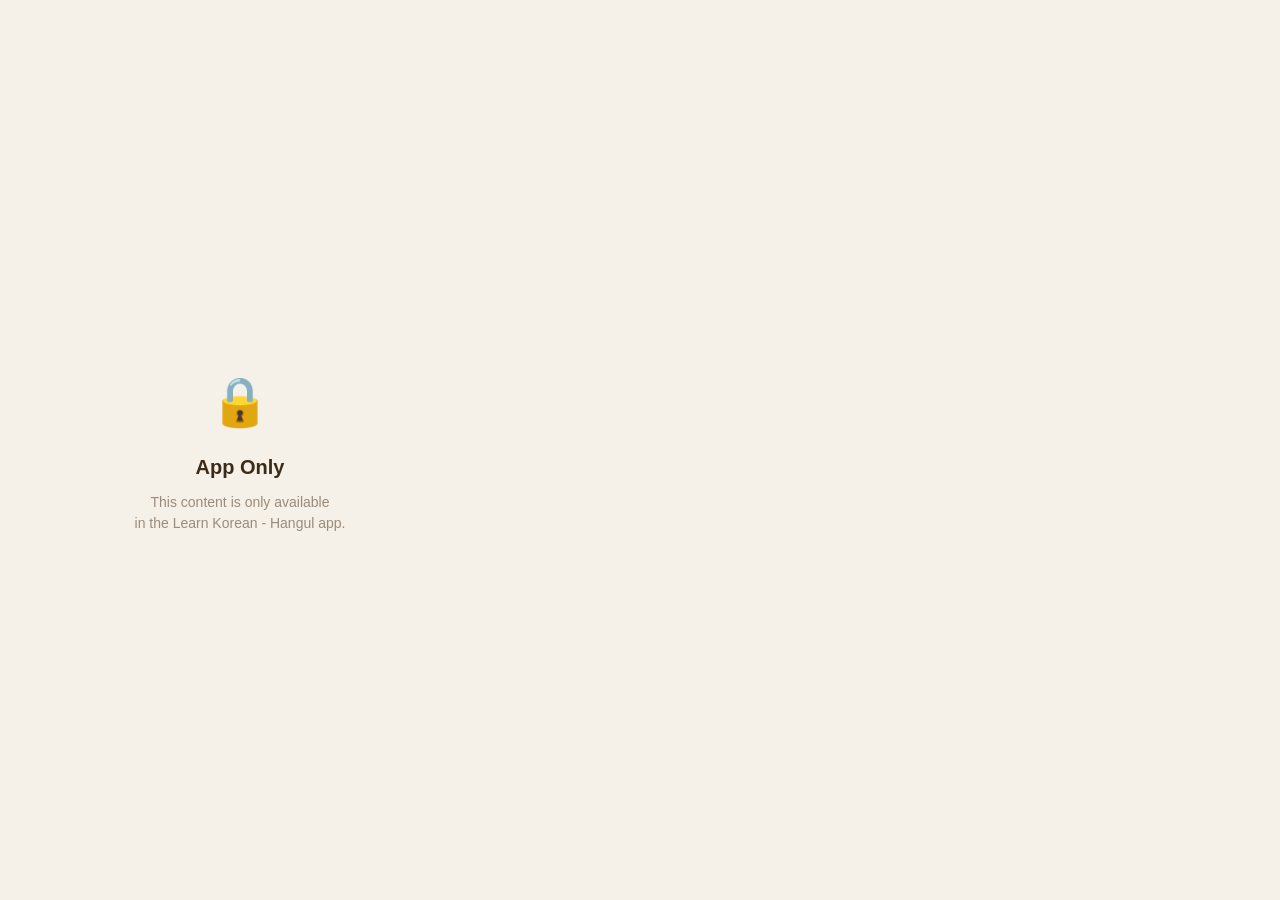
==== index.html @ 2fb4757e "Initial commit - Learn Korean Hangul web" ====
<!DOCTYPE html>
<html lang="en">
<head>
  <meta charset="UTF-8">
  <meta name="viewport" content="width=device-width, initial-scale=1.0, maximum-scale=1.0, user-scalable=no, viewport-fit=cover">
  <meta name="theme-color" content="#F5F0E8">
  <title>Learn Korean - Hangul</title>
  <link rel="stylesheet" href="css/base.css">
  <style>
    .home {
      min-height: 100%;
      display: flex;
      flex-direction: column;
      padding: 1.5rem 1.25rem 0;
      background: var(--bg);
    }

    .home__header {
      text-align: center;
      margin-bottom: 1.5rem;
      padding-top: 0.5rem;
    }

    .home__title {
      font-size: 1.65rem;
      font-weight: 700;
      color: var(--text-primary);
      letter-spacing: -0.02em;
      line-height: 1.25;
    }

    .home__subtitle {
      margin-top: 0.4rem;
      font-size: 0.95rem;
      color: var(--text-secondary);
      font-weight: 400;
    }

    .home__categories {
      display: flex;
      flex-direction: column;
      gap: 10px;
      flex: 1;
      margin-bottom: 1rem;
    }

    .home__card {
      display: flex;
      align-items: center;
      gap: 0.85rem;
      height: 70px;
      padding: 0 1rem;
      background: var(--card-bg);
      border: 1px solid var(--border);
      border-radius: var(--radius);
      text-decoration: none;
      color: inherit;
      cursor: pointer;
      -webkit-tap-highlight-color: transparent;
      touch-action: manipulation;
      transition: border-color 0.2s, box-shadow 0.2s;
    }

    .home__card:hover {
      border-color: var(--gold);
      box-shadow: 0 2px 10px rgba(61, 43, 26, 0.08);
    }

    .home__card:active {
      transform: scale(0.995);
    }

    /* Tap hits the <a>, not inner spans (fixes missed taps in WebView) */
    .home__card > * {
      pointer-events: none;
    }

    .home__card-char {
      flex-shrink: 0;
      width: 2.5rem;
      font-size: 1.75rem;
      font-weight: 700;
      color: var(--text-primary);
      text-align: center;
      line-height: 1;
    }

    .home__card-body {
      flex: 1;
      min-width: 0;
    }

    .home__card-name {
      font-size: 0.95rem;
      font-weight: 600;
      color: var(--text-primary);
      line-height: 1.3;
    }

    .home__card-count {
      flex-shrink: 0;
      font-size: 0.8rem;
      font-weight: 500;
      color: var(--text-muted);
      white-space: nowrap;
    }

    .home__footer {
      flex-shrink: 0;
      padding-bottom: 0.75rem;
    }

    .home__settings {
      display: flex;
      align-items: center;
      justify-content: center;
      gap: 0.4rem;
      width: 100%;
      padding: 0.75rem 1rem;
      margin-bottom: 0.5rem;
      font-size: 0.95rem;
      font-weight: 500;
      color: var(--text-secondary);
      text-decoration: none;
      background: var(--card-bg);
      border: 1px solid var(--border);
      border-radius: var(--radius-sm);
      transition: border-color 0.2s, color 0.2s;
    }

    .home__settings:hover {
      border-color: var(--gold);
      color: var(--text-primary);
    }

    .home__settings > * {
      pointer-events: none;
    }

    .home__banner-slot {
      height: 50px;
      width: 100%;
      background: var(--bg);
    }
  </style>
</head>
<body>
  <div class="home">
    <header class="home__header">
      <h1 class="home__title">Learn Korean - Hangul</h1>
      <p class="home__subtitle">Learn Hangul step by step</p>
    </header>

    <nav class="home__categories" id="category-list" aria-label="Choose a category"></nav>

    <footer class="home__footer">
      <a href="settings.html" class="home__settings category-card" id="settings-link" aria-label="Settings">
        <span aria-hidden="true">&#9881;</span>
        <span>Settings</span>
      </a>
      <div class="home__banner-slot" aria-hidden="true"></div>
    </footer>
  </div>

  <script src="js/app.js"></script>
  <script src="js/hangul-data.js"></script>
  <script>
    (function () {
      const BASIC_CONSONANT_COUNT = 14;

      const categories = [
        {
          page: 'consonants.html',
          char: '\u3131',
          name: '\uC790\uC74C Consonants',
          count: BASIC_CONSONANT_COUNT,
          unit: 'letters',
        },
        {
          page: 'double-consonants.html',
          char: '\u3132',
          name: '\uC30D\uC790\uC74C Double Consonants',
          count: HangulData.consonants.length - BASIC_CONSONANT_COUNT,
          unit: 'letters',
        },
        {
          page: 'vowels.html',
          char: '\u314F',
          name: '\uBAA8\uC74C Vowels',
          count: HangulData.vowels.length,
          unit: 'letters',
        },
        {
          page: 'words.html',
          char: '\uC548\uB155',
          name: '\uAE30\uBCF8 \uB2E8\uC5B4 Basic Words',
          count: HangulData.words.length,
          unit: 'words',
        },
      ];

      const list = document.getElementById('category-list');
      App.bindCategoryList(list);

      categories.forEach((cat) => {
        const url = cat.page;
        const link = document.createElement('a');
        link.className = 'home__card category-card';
        link.href = url;
        App.bindInstantTap(link, url);

        const char = document.createElement('span');
        char.className = 'home__card-char';
        char.textContent = cat.char;

        const body = document.createElement('div');
        body.className = 'home__card-body';
        const name = document.createElement('p');
        name.className = 'home__card-name';
        name.textContent = cat.name;
        body.appendChild(name);

        const count = document.createElement('span');
        count.className = 'home__card-count';
        count.textContent = `${cat.count} ${cat.unit}`;

        link.appendChild(char);
        link.appendChild(body);
        link.appendChild(count);
        list.appendChild(link);
      });

      const settingsLink = document.getElementById('settings-link');
      App.bindInstantTap(settingsLink, 'settings.html');
    })();
  </script>
</body>
</html>
---- css/base.css ----
/* Learn Korean - Hangul ????? ??? ??? (base) */

:root {
  --bg: #F5F0E8;
  --card-bg: #EDE5D5;
  --border: #C9B99A;
  --gold: #8B6914;
  --green: #5C7A3E;
  --red: #8B2020;
  --text-primary: #3D2B1A;
  --text-secondary: #6B4F2A;
  --text-muted: #9B8B7A;
  --correct-bg: #5C7A3E;
  --correct-text: #E8F0DC;
  --wrong-bg: #8B2020;
  --wrong-text: #F5D5D5;
  --radius: 12px;
  --radius-sm: 8px;

  /* components.css ??? ?? */
  --obang-red: var(--red);
  --obang-blue: #2b4c7e;
  --obang-yellow: var(--gold);
  --obang-white: var(--bg);
  --obang-black: var(--text-primary);
  --hanji: var(--bg);
  --hanji-shadow: var(--card-bg);
  --ink: var(--text-primary);
  --ink-muted: var(--text-muted);
  --accent: var(--red);
  --accent-secondary: var(--green);
  --radius-lg: var(--radius);
  --shadow: 0 4px 16px rgba(61, 43, 26, 0.1);
  --font-sans: 'Segoe UI', sans-serif;
  --font-serif: 'Segoe UI', sans-serif;
}

/* ?? ??????*/
* {
  box-sizing: border-box;
  margin: 0;
  padding: 0;
  -webkit-tap-highlight-color: transparent;
  touch-action: manipulation;
}

a,
button,
.card,
.category-card,
.home__card {
  cursor: pointer;
  -webkit-tap-highlight-color: transparent;
  touch-action: manipulation;
  user-select: none;
  -webkit-user-select: none;
}

.category-card > *,
.home__card > * {
  pointer-events: none;
}

html,
body {
  height: 100%;
  font-family: 'Segoe UI', sans-serif;
  background: var(--bg);
  color: var(--text-primary);
}

body {
  max-width: 480px;
  margin: 0 auto;
  padding-top: constant(safe-area-inset-top); /* iOS ?? */
  padding-top: env(safe-area-inset-top);
  padding-bottom: 70px; /* ???? ??? */
  line-height: 1.5;
  -webkit-text-size-adjust: 100%;
}

html {
  font-size: 16px;
}

h1,
h2,
h3 {
  font-weight: 600;
  line-height: 1.3;
}

a {
  color: var(--green);
  text-decoration: none;
}

a:hover {
  text-decoration: underline;
}

img {
  max-width: 100%;
  height: auto;
}

/* ?? ????? */
.card {
  background: var(--card-bg);
  border: 1px solid var(--border);
  border-radius: var(--radius);
  padding: 1rem;
}

.btn-primary {
  background: var(--gold);
  color: #FFF8E7;
  border: none;
  border-radius: var(--radius-sm);
  padding: 14px 24px;
  font-size: 16px;
  font-weight: 500;
  cursor: pointer;
  width: 100%;
}

.btn-primary:hover {
  filter: brightness(1.08);
}

.btn-primary:active {
  filter: brightness(0.95);
}

.btn-primary:disabled {
  opacity: 0.5;
  cursor: not-allowed;
}

.btn-secondary {
  background: transparent;
  color: var(--text-secondary);
  border: 1px solid var(--border);
  border-radius: var(--radius-sm);
  padding: 12px 20px;
  font-size: 15px;
  cursor: pointer;
  width: 100%;
}

.btn-secondary:hover {
  border-color: var(--gold);
  color: var(--text-primary);
}

.btn-secondary:disabled {
  opacity: 0.5;
  cursor: not-allowed;
}

.progress-bar {
  height: 6px;
  background: var(--border);
  border-radius: 3px;
  overflow: hidden;
}

.progress-fill {
  height: 100%;
  background: var(--gold);
  border-radius: 3px;
  transition: width 0.3s;
}

/* ?????? (???? ??) */
.app {
  min-height: 100%;
  display: flex;
  flex-direction: column;
  padding: 1rem 1rem 0;
}

.app-header {
  text-align: center;
  padding: 1.5rem 0 1rem;
}

.app-header__title {
  font-size: 1.75rem;
  color: var(--red);
}

.app-header__subtitle {
  font-size: 0.9rem;
  color: var(--text-muted);
  margin-top: 0.25rem;
}

.app-main {
  flex: 1;
  display: flex;
  flex-direction: column;
  gap: 1rem;
}

.app-footer {
  text-align: center;
  padding: 1.5rem 0;
  font-size: 0.75rem;
  color: var(--text-muted);
}

.sr-only {
  position: absolute;
  width: 1px;
  height: 1px;
  padding: 0;
  margin: -1px;
  overflow: hidden;
  clip: rect(0, 0, 0, 0);
  white-space: nowrap;
  border: 0;
}
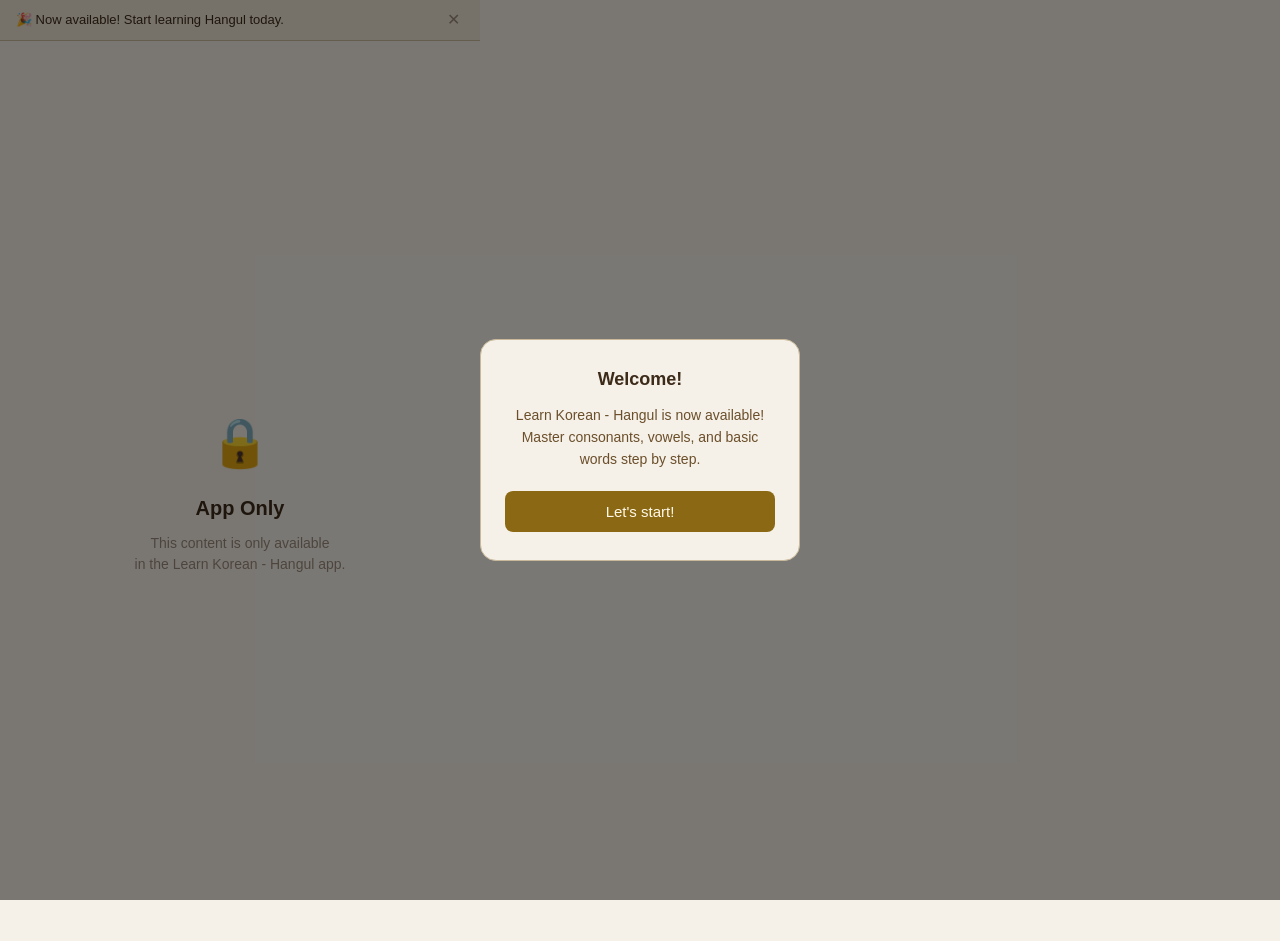
==== commit b1fb9924: "Add notice system with popup and banner for launch announcements. Co-authored-by: Cursor <cursoragen" ====
--- a/index.html
+++ b/index.html
@@ -191,6 +191,13 @@
           unit: 'letters',
         },
         {
+          page: 'free-study.html?tab=compound',
+          char: '\u3150',
+          name: '\uBCF5\uD569 \uBAA8\uC74C Compound Vowels',
+          count: HangulData.compound_vowels.length,
+          unit: 'letters',
+        },
+        {
           page: 'words.html',
           char: '\uC548\uB155',
           name: '\uAE30\uBCF8 \uB2E8\uC5B4 Basic Words',
@@ -234,5 +241,10 @@
       App.bindInstantTap(settingsLink, 'settings.html');
     })();
   </script>
+  <script>
+    document.addEventListener('DOMContentLoaded', () => {
+      loadNotice();
+    });
+  </script>
 </body>
 </html>
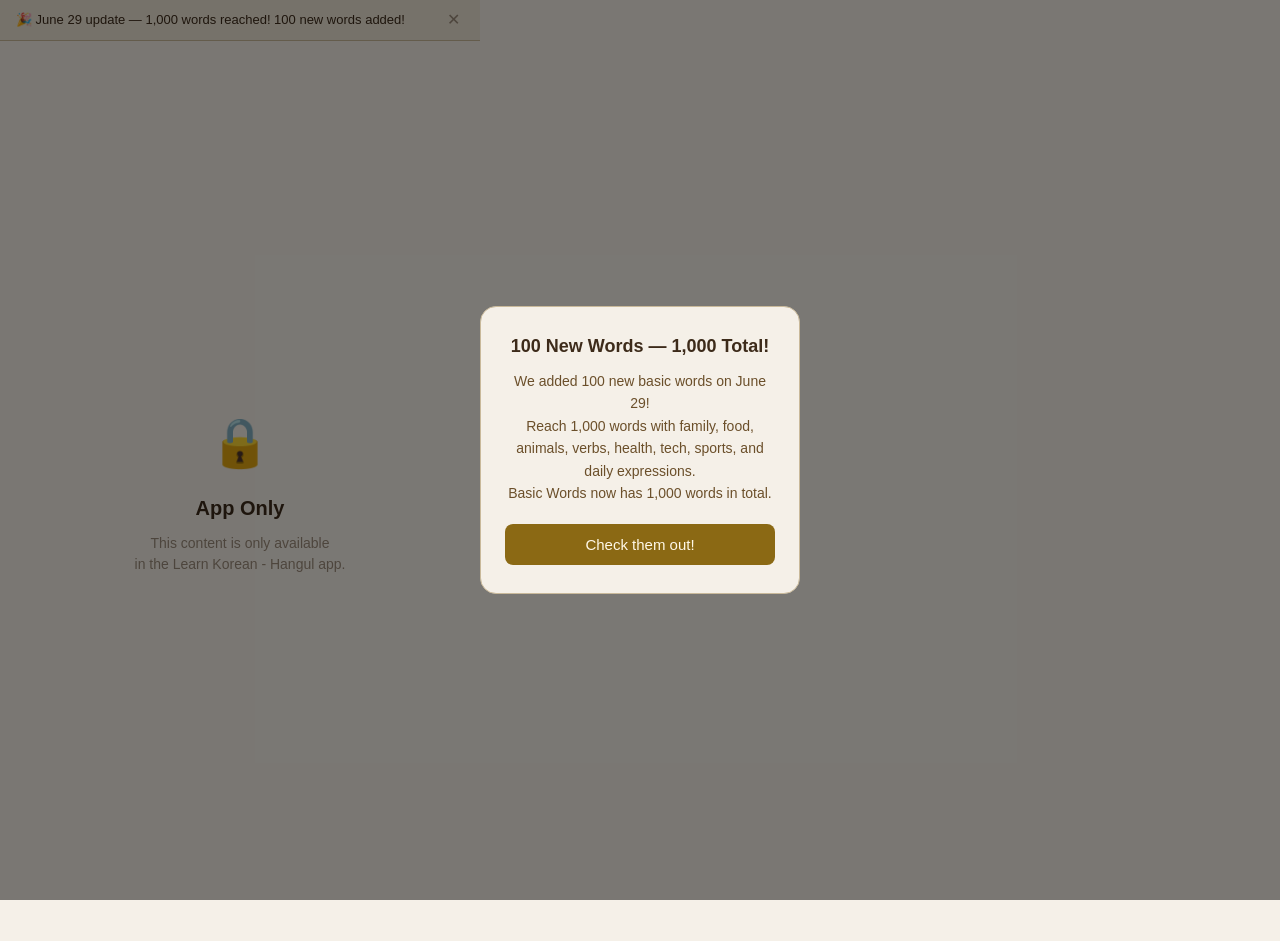
==== commit fd75405f: "Add 가나다라 syllables study page with 399 auto-generated combinations. Bridge consonant and vowel learn" ====
--- a/index.html
+++ b/index.html
@@ -191,6 +191,13 @@
           unit: 'letters',
         },
         {
+          page: 'syllables.html',
+          char: '\uAC00',
+          name: '\uAC00\uB098\uB2E4\uB77C Syllables',
+          count: HangulData.getAllSyllables().length,
+          unit: 'syllables',
+        },
+        {
           page: 'free-study.html?tab=compound',
           char: '\u3150',
           name: '\uBCF5\uD569 \uBAA8\uC74C Compound Vowels',
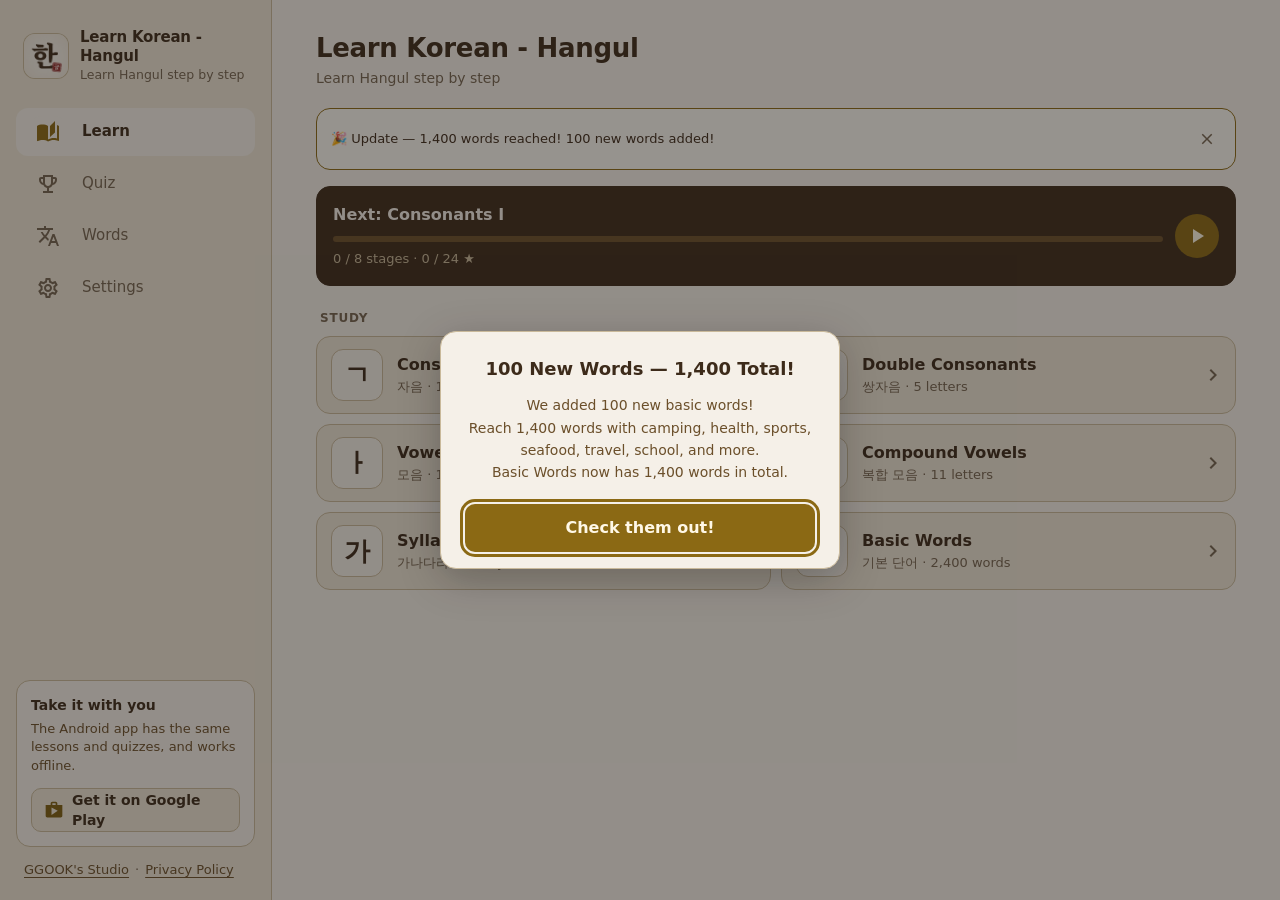
==== commit 474ecad0: "Rebuild the site as a standalone web version of app 2.0 One page (index.html) with hash routes for t" ====
--- a/index.html
+++ b/index.html
@@ -1,257 +1,147 @@
 <!DOCTYPE html>
 <html lang="en">
 <head>
-  <meta charset="UTF-8">
-  <meta name="viewport" content="width=device-width, initial-scale=1.0, maximum-scale=1.0, user-scalable=no, viewport-fit=cover">
+  <meta charset="utf-8">
+  <meta name="viewport" content="width=device-width, initial-scale=1, viewport-fit=cover">
+  <title>Learn Korean - Hangul: letters, sounds, quizzes and 2,400 words</title>
+  <meta name="description" content="Learn to read, hear and write Hangul, the Korean alphabet: letters with audio, the 가나다 syllable table, stroke-order practice, 8 quiz stages and 2,400 basic words. Free, no account needed.">
+  <link rel="canonical" href="https://cgpark1109.github.io/korean_challenge_web/">
   <meta name="theme-color" content="#F5F0E8">
-  <title>Learn Korean - Hangul</title>
-  <link rel="stylesheet" href="css/base.css">
-  <style>
-    .home {
-      min-height: 100%;
-      display: flex;
-      flex-direction: column;
-      padding: 1.5rem 1.25rem 0;
-      background: var(--bg);
-    }
-
-    .home__header {
-      text-align: center;
-      margin-bottom: 1.5rem;
-      padding-top: 0.5rem;
-    }
-
-    .home__title {
-      font-size: 1.65rem;
-      font-weight: 700;
-      color: var(--text-primary);
-      letter-spacing: -0.02em;
-      line-height: 1.25;
-    }
-
-    .home__subtitle {
-      margin-top: 0.4rem;
-      font-size: 0.95rem;
-      color: var(--text-secondary);
-      font-weight: 400;
-    }
-
-    .home__categories {
-      display: flex;
-      flex-direction: column;
-      gap: 10px;
-      flex: 1;
-      margin-bottom: 1rem;
-    }
-
-    .home__card {
-      display: flex;
-      align-items: center;
-      gap: 0.85rem;
-      height: 70px;
-      padding: 0 1rem;
-      background: var(--card-bg);
-      border: 1px solid var(--border);
-      border-radius: var(--radius);
-      text-decoration: none;
-      color: inherit;
-      cursor: pointer;
-      -webkit-tap-highlight-color: transparent;
-      touch-action: manipulation;
-      transition: border-color 0.2s, box-shadow 0.2s;
-    }
-
-    .home__card:hover {
-      border-color: var(--gold);
-      box-shadow: 0 2px 10px rgba(61, 43, 26, 0.08);
-    }
-
-    .home__card:active {
-      transform: scale(0.995);
-    }
-
-    /* Tap hits the <a>, not inner spans (fixes missed taps in WebView) */
-    .home__card > * {
-      pointer-events: none;
-    }
-
-    .home__card-char {
-      flex-shrink: 0;
-      width: 2.5rem;
-      font-size: 1.75rem;
-      font-weight: 700;
-      color: var(--text-primary);
-      text-align: center;
-      line-height: 1;
-    }
-
-    .home__card-body {
-      flex: 1;
-      min-width: 0;
-    }
-
-    .home__card-name {
-      font-size: 0.95rem;
-      font-weight: 600;
-      color: var(--text-primary);
-      line-height: 1.3;
-    }
-
-    .home__card-count {
-      flex-shrink: 0;
-      font-size: 0.8rem;
-      font-weight: 500;
-      color: var(--text-muted);
-      white-space: nowrap;
-    }
-
-    .home__footer {
-      flex-shrink: 0;
-      padding-bottom: 0.75rem;
-    }
-
-    .home__settings {
-      display: flex;
-      align-items: center;
-      justify-content: center;
-      gap: 0.4rem;
-      width: 100%;
-      padding: 0.75rem 1rem;
-      margin-bottom: 0.5rem;
-      font-size: 0.95rem;
-      font-weight: 500;
-      color: var(--text-secondary);
-      text-decoration: none;
-      background: var(--card-bg);
-      border: 1px solid var(--border);
-      border-radius: var(--radius-sm);
-      transition: border-color 0.2s, color 0.2s;
-    }
-
-    .home__settings:hover {
-      border-color: var(--gold);
-      color: var(--text-primary);
-    }
-
-    .home__settings > * {
-      pointer-events: none;
-    }
-
-    .home__banner-slot {
-      height: 50px;
-      width: 100%;
-      background: var(--bg);
-    }
-  </style>
+  <meta name="color-scheme" content="light dark">
+  <meta name="application-name" content="Learn Korean - Hangul">
+  <meta name="apple-mobile-web-app-title" content="Hangul">
+  <meta property="og:type" content="website">
+  <meta property="og:site_name" content="Learn Korean - Hangul">
+  <meta property="og:title" content="Learn Korean - Hangul">
+  <meta property="og:description" content="Learn to read, hear and write Hangul: letters, syllables, stroke order, quizzes and 2,400 basic words.">
+  <meta property="og:url" content="https://cgpark1109.github.io/korean_challenge_web/">
+  <meta property="og:image" content="https://cgpark1109.github.io/korean_challenge_web/img/og-image.png">
+  <meta property="og:image:width" content="1024">
+  <meta property="og:image:height" content="500">
+  <meta property="og:image:alt" content="Learn Korean - Hangul app icon">
+  <meta property="og:locale" content="en_US">
+  <meta name="twitter:card" content="summary_large_image">
+  <link rel="icon" href="favicon.ico" sizes="48x48">
+  <link rel="icon" href="img/favicon-32.png" type="image/png" sizes="32x32">
+  <link rel="apple-touch-icon" href="img/apple-touch-icon.png">
+  <link rel="manifest" href="manifest.webmanifest">
+  <script>
+    // Apply the saved theme before the first paint (no light/dark flash).
+    (function () {
+      var mode = 'system';
+      try { mode = localStorage.getItem('lkh_theme_mode') || 'system'; } catch (e) {}
+      var dark = mode === 'dark' || (mode !== 'light' && window.matchMedia &&
+        window.matchMedia('(prefers-color-scheme: dark)').matches);
+      document.documentElement.setAttribute('data-theme', dark ? 'dark' : 'light');
+    })();
+  </script>
+  <link rel="stylesheet" href="css/app.css">
+  <link rel="preload" href="data/core.json" as="fetch" type="application/json" crossorigin>
+  <link rel="modulepreload" href="js/main.js">
+  <link rel="modulepreload" href="js/ui.js">
+  <link rel="modulepreload" href="js/router.js">
+  <link rel="modulepreload" href="js/data.js">
+  <link rel="modulepreload" href="js/storage.js">
+  <link rel="modulepreload" href="js/tts.js">
+  <link rel="modulepreload" href="js/hangul.js">
+  <link rel="modulepreload" href="js/dart-sort.js">
+  <link rel="modulepreload" href="js/views/learn.js">
+  <script type="module" src="js/main.js"></script>
 </head>
 <body>
-  <div class="home">
-    <header class="home__header">
-      <h1 class="home__title">Learn Korean - Hangul</h1>
-      <p class="home__subtitle">Learn Hangul step by step</p>
-    </header>
+  <a class="skip-link" href="#main">Skip to content</a>
 
-    <nav class="home__categories" id="category-list" aria-label="Choose a category"></nav>
+  <div class="shell">
+    <aside class="sidebar" aria-label="App">
+      <a class="brand" href="#/learn">
+        <img class="brand__icon" src="img/icon-192.png" width="44" height="44" alt="">
+        <span class="brand__text">
+          <span class="brand__name">Learn Korean - Hangul</span>
+          <span class="brand__tagline">Learn Hangul step by step</span>
+        </span>
+      </a>
 
-    <footer class="home__footer">
-      <a href="settings.html" class="home__settings category-card" id="settings-link" aria-label="Settings">
-        <span aria-hidden="true">&#9881;</span>
-        <span>Settings</span>
-      </a>
-      <div class="home__banner-slot" aria-hidden="true"></div>
-    </footer>
+      <nav class="tabbar" aria-label="Main">
+        <a class="tabbar__item" href="#/learn" data-tab="learn">
+          <span class="tabbar__icon"><svg class="icon icon--off" viewBox="0 0 24 24" aria-hidden="true"><use href="#i-learn-outline"/></svg><svg class="icon icon--on" viewBox="0 0 24 24" aria-hidden="true"><use href="#i-learn"/></svg></span>
+          <span class="tabbar__label">Learn</span>
+        </a>
+        <a class="tabbar__item" href="#/quiz" data-tab="quiz">
+          <span class="tabbar__icon"><svg class="icon icon--off" viewBox="0 0 24 24" aria-hidden="true"><use href="#i-quiz-outline"/></svg><svg class="icon icon--on" viewBox="0 0 24 24" aria-hidden="true"><use href="#i-quiz"/></svg></span>
+          <span class="tabbar__label">Quiz</span>
+        </a>
+        <a class="tabbar__item" href="#/words" data-tab="words">
+          <span class="tabbar__icon"><svg class="icon" viewBox="0 0 24 24" aria-hidden="true"><use href="#i-translate"/></svg></span>
+          <span class="tabbar__label">Words</span>
+        </a>
+        <a class="tabbar__item" href="#/settings" data-tab="settings">
+          <span class="tabbar__icon"><svg class="icon icon--off" viewBox="0 0 24 24" aria-hidden="true"><use href="#i-settings-outline"/></svg><svg class="icon icon--on" viewBox="0 0 24 24" aria-hidden="true"><use href="#i-settings"/></svg></span>
+          <span class="tabbar__label">Settings</span>
+        </a>
+      </nav>
+
+      <div class="sidebar__footer">
+        <div class="get-app">
+          <p class="get-app__title">Take it with you</p>
+          <p class="get-app__text">The Android app has the same lessons and quizzes, and works offline.</p>
+          <a class="get-app__link" href="https://play.google.com/store/apps/details?id=com.kysystemstudio.learnkorean&amp;referrer=utm_source%3Dkysystemstudio%26utm_medium%3Dwebapp%26utm_campaign%3Dweb_version" target="_blank" rel="noopener">
+            <svg class="icon" viewBox="0 0 24 24" aria-hidden="true"><use href="#i-shop"/></svg>
+            <span>Get it on Google Play</span><span class="sr-only"> (opens in a new tab)</span>
+          </a>
+        </div>
+        <p class="sidebar__links">
+          <a href="https://kysystemstudio.com/games/learn-korean-hangul/" target="_blank" rel="noopener">GGOOK's Studio<span class="sr-only"> (opens in a new tab)</span></a>
+          <span aria-hidden="true">·</span>
+          <a href="https://kysystemstudio.com/privacy.html" target="_blank" rel="noopener">Privacy Policy<span class="sr-only"> (opens in a new tab)</span></a>
+        </p>
+      </div>
+    </aside>
+
+    <main id="main" class="main" tabindex="-1">
+      <div class="boot" id="boot">
+        <noscript>
+          <p class="boot__message">Learn Korean - Hangul needs JavaScript. Please enable it, or
+            <a href="https://play.google.com/store/apps/details?id=com.kysystemstudio.learnkorean&amp;referrer=utm_source%3Dkysystemstudio%26utm_medium%3Dwebapp%26utm_campaign%3Dweb_version">get the Android app on Google Play</a>.</p>
+        </noscript>
+      </div>
+    </main>
   </div>
 
-  <script src="js/app.js"></script>
-  <script src="js/hangul-data.js"></script>
-  <script>
-    (function () {
-      const BASIC_CONSONANT_COUNT = 14;
+  <div class="toast" id="toast" role="status" aria-live="polite" aria-atomic="true"></div>
+  <dialog class="dialog" id="dialog"></dialog>
 
-      const categories = [
-        {
-          page: 'consonants.html',
-          char: '\u3131',
-          name: '\uC790\uC74C Consonants',
-          count: BASIC_CONSONANT_COUNT,
-          unit: 'letters',
-        },
-        {
-          page: 'double-consonants.html',
-          char: '\u3132',
-          name: '\uC30D\uC790\uC74C Double Consonants',
-          count: HangulData.consonants.length - BASIC_CONSONANT_COUNT,
-          unit: 'letters',
-        },
-        {
-          page: 'vowels.html',
-          char: '\u314F',
-          name: '\uBAA8\uC74C Vowels',
-          count: HangulData.vowels.length,
-          unit: 'letters',
-        },
-        {
-          page: 'syllables.html',
-          char: '\uAC00',
-          name: '\uAC00\uB098\uB2E4\uB77C Syllables',
-          count: HangulData.getAllSyllables().length,
-          unit: 'syllables',
-        },
-        {
-          page: 'free-study.html?tab=compound',
-          char: '\u3150',
-          name: '\uBCF5\uD569 \uBAA8\uC74C Compound Vowels',
-          count: HangulData.compound_vowels.length,
-          unit: 'letters',
-        },
-        {
-          page: 'words.html',
-          char: '\uC548\uB155',
-          name: '\uAE30\uBCF8 \uB2E8\uC5B4 Basic Words',
-          count: HangulData.words.length,
-          unit: 'words',
-        },
-      ];
-
-      const list = document.getElementById('category-list');
-      App.bindCategoryList(list);
-
-      categories.forEach((cat) => {
-        const url = cat.page;
-        const link = document.createElement('a');
-        link.className = 'home__card category-card';
-        link.href = url;
-        App.bindInstantTap(link, url);
-
-        const char = document.createElement('span');
-        char.className = 'home__card-char';
-        char.textContent = cat.char;
-
-        const body = document.createElement('div');
-        body.className = 'home__card-body';
-        const name = document.createElement('p');
-        name.className = 'home__card-name';
-        name.textContent = cat.name;
-        body.appendChild(name);
-
-        const count = document.createElement('span');
-        count.className = 'home__card-count';
-        count.textContent = `${cat.count} ${cat.unit}`;
-
-        link.appendChild(char);
-        link.appendChild(body);
-        link.appendChild(count);
-        list.appendChild(link);
-      });
-
-      const settingsLink = document.getElementById('settings-link');
-      App.bindInstantTap(settingsLink, 'settings.html');
-    })();
-  </script>
-  <script>
-    document.addEventListener('DOMContentLoaded', () => {
-      loadNotice();
-    });
-  </script>
+  <!-- Material Icons (Apache License 2.0), inlined so nothing loads from a CDN. -->
+  <svg xmlns="http://www.w3.org/2000/svg" aria-hidden="true" focusable="false" style="position:absolute;width:0;height:0;overflow:hidden">
+    <symbol id="i-learn" viewBox="0 0 24 24"><path d="M19 1l-5 5v11l5-4.5V1zM1 6v14.65c0 .25.25.5.5.5.1 0 .15-.05.25-.05C3.1 20.45 5.05 20 6.5 20c1.95 0 4.05.4 5.5 1.5V6c-1.45-1.1-3.55-1.5-5.5-1.5S2.45 4.9 1 6zm22 13.5V6c-.6-.45-1.25-.75-2-1v13.5c-1.1-.35-2.3-.5-3.5-.5-1.7 0-4.15.65-5.5 1.5v2c1.35-.85 3.8-1.5 5.5-1.5 1.65 0 3.35.3 4.75 1.05.1.05.15.05.25.05.25 0 .5-.25.5-.5v-1.1z"/></symbol>
+    <symbol id="i-learn-outline" viewBox="0 0 24 24"><path d="M22.47 5.2c-.47-.24-.96-.44-1.47-.61v12.03c-1.14-.41-2.31-.62-3.5-.62-1.9 0-3.78.54-5.5 1.58V5.48C10.38 4.55 8.51 4 6.5 4c-1.79 0-3.48.44-4.97 1.2-.33.16-.53.51-.53.88v12.08c0 .76.81 1.23 1.48.87C3.69 18.4 5.05 18 6.5 18c2.07 0 3.98.82 5.5 2 1.52-1.18 3.43-2 5.5-2 1.45 0 2.81.4 4.02 1.04.67.36 1.48-.11 1.48-.87V6.08c0-.37-.2-.72-.53-.88zM10 16.62C8.86 16.21 7.69 16 6.5 16c-1.19 0-2.36.21-3.5.62V6.71C4.11 6.24 5.28 6 6.5 6c1.2 0 2.39.25 3.5.72v9.9zM19 .5l-5 5V15l5-4.5V.5z"/></symbol>
+    <symbol id="i-quiz" viewBox="0 0 24 24"><path d="M19 5h-2V3H7v2H5c-1.1 0-2 .9-2 2v1c0 2.55 1.92 4.63 4.39 4.94.63 1.5 1.98 2.63 3.61 2.96V19H7v2h10v-2h-4v-3.1c1.63-.33 2.98-1.46 3.61-2.96C19.08 12.63 21 10.55 21 8V7c0-1.1-.9-2-2-2zM5 8V7h2v3.82C5.84 10.4 5 9.3 5 8zm14 0c0 1.3-.84 2.4-2 2.82V7h2v1z"/></symbol>
+    <symbol id="i-quiz-outline" viewBox="0 0 24 24"><path d="M19 5h-2V3H7v2H5c-1.1 0-2 .9-2 2v1c0 2.55 1.92 4.63 4.39 4.94.63 1.5 1.98 2.63 3.61 2.96V19H7v2h10v-2h-4v-3.1c1.63-.33 2.98-1.46 3.61-2.96C19.08 12.63 21 10.55 21 8V7c0-1.1-.9-2-2-2zM5 8V7h2v3.82C5.84 10.4 5 9.3 5 8zm7 6c-1.65 0-3-1.35-3-3V5h6v6c0 1.65-1.35 3-3 3zm7-6c0 1.3-.84 2.4-2 2.82V7h2v1z"/></symbol>
+    <symbol id="i-translate" viewBox="0 0 24 24"><path d="M12.87 15.07l-2.54-2.51.03-.03c1.74-1.94 2.98-4.17 3.71-6.53H17V4h-7V2H8v2H1v1.99h11.17C11.5 7.92 10.44 9.75 9 11.35 8.07 10.32 7.3 9.19 6.69 8h-2c.73 1.63 1.73 3.17 2.98 4.56l-5.09 5.02L4 19l5-5 3.11 3.11.76-2.04zM18.5 10h-2L12 22h2l1.12-3h4.75L21 22h2l-4.5-12zm-2.62 7l1.62-4.33L19.12 17h-3.24z"/></symbol>
+    <symbol id="i-settings" viewBox="0 0 24 24"><path d="M19.14 12.94c.04-.3.06-.61.06-.94 0-.32-.02-.64-.07-.94l2.03-1.58c.18-.14.23-.41.12-.61l-1.92-3.32c-.12-.22-.37-.29-.59-.22l-2.39.96c-.5-.38-1.03-.7-1.62-.94l-.36-2.54c-.04-.24-.24-.41-.48-.41h-3.84c-.24 0-.43.17-.47.41l-.36 2.54c-.59.24-1.13.57-1.62.94l-2.39-.96c-.22-.08-.47 0-.59.22L2.74 8.87c-.12.21-.08.47.12.61l2.03 1.58c-.05.3-.09.63-.09.94s.02.64.07.94l-2.03 1.58c-.18.14-.23.41-.12.61l1.92 3.32c.12.22.37.29.59.22l2.39-.96c.5.38 1.03.7 1.62.94l.36 2.54c.05.24.24.41.48.41h3.84c.24 0 .44-.17.47-.41l.36-2.54c.59-.24 1.13-.56 1.62-.94l2.39.96c.22.08.47 0 .59-.22l1.92-3.32c.12-.22.07-.47-.12-.61l-2.01-1.58zM12 15.6c-1.98 0-3.6-1.62-3.6-3.6s1.62-3.6 3.6-3.6 3.6 1.62 3.6 3.6-1.62 3.6-3.6 3.6z"/></symbol>
+    <symbol id="i-settings-outline" viewBox="0 0 24 24"><path d="M19.43 12.98c.04-.32.07-.64.07-.98 0-.34-.03-.66-.07-.98l2.11-1.65c.19-.15.24-.42.12-.64l-2-3.46c-.09-.16-.26-.25-.44-.25-.06 0-.12.01-.17.03l-2.49 1c-.52-.4-1.08-.73-1.69-.98l-.38-2.65C14.46 2.18 14.25 2 14 2h-4c-.25 0-.46.18-.49.42l-.38 2.65c-.61.25-1.17.59-1.69.98l-2.49-1c-.06-.02-.12-.03-.18-.03-.17 0-.34.09-.43.25l-2 3.46c-.13.22-.07.49.12.64l2.11 1.65c-.04.32-.07.65-.07.98 0 .33.03.66.07.98l-2.11 1.65c-.19.15-.24.42-.12.64l2 3.46c.09.16.26.25.44.25.06 0 .12-.01.17-.03l2.49-1c.52.4 1.08.73 1.69.98l.38 2.65c.03.24.24.42.49.42h4c.25 0 .46-.18.49-.42l.38-2.65c.61-.25 1.17-.59 1.69-.98l2.49 1c.06.02.12.03.18.03.17 0 .34-.09.43-.25l2-3.46c.12-.22.07-.49-.12-.64l-2.11-1.65zm-1.98-1.71c.04.31.05.52.05.73 0 .21-.02.43-.05.73l-.14 1.13.89.7 1.08.84-.7 1.21-1.27-.51-1.04-.42-.9.68c-.43.32-.84.56-1.25.73l-1.06.43-.16 1.13-.2 1.35h-1.4l-.19-1.35-.16-1.13-1.06-.43c-.43-.18-.83-.41-1.23-.71l-.91-.7-1.06.43-1.27.51-.7-1.21 1.08-.84.89-.7-.14-1.13c-.03-.31-.05-.54-.05-.74s.02-.43.05-.73l.14-1.13-.89-.7-1.08-.84.7-1.21 1.27.51 1.04.42.9-.68c.43-.32.84-.56 1.25-.73l1.06-.43.16-1.13.2-1.35h1.39l.19 1.35.16 1.13 1.06.43c.43.18.83.41 1.23.71l.91.7 1.06-.43 1.27-.51.7 1.21-1.07.85-.89.7.14 1.13zM12 8c-2.21 0-4 1.79-4 4s1.79 4 4 4 4-1.79 4-4-1.79-4-4-4zm0 6c-1.1 0-2-.9-2-2s.9-2 2-2 2 .9 2 2-.9 2-2 2z"/></symbol>
+    <symbol id="i-volume" viewBox="0 0 24 24"><path d="M3 9v6h4l5 5V4L7 9H3zm13.5 3c0-1.77-1.02-3.29-2.5-4.03v8.05c1.48-.73 2.5-2.25 2.5-4.02zM14 3.23v2.06c2.89.86 5 3.54 5 6.71s-2.11 5.85-5 6.71v2.06c4.01-.91 7-4.49 7-8.77s-2.99-7.86-7-8.77z"/></symbol>
+    <symbol id="i-slow" viewBox="0 0 24 24"><path d="M13.05 9.79 10 7.5v9l3.05-2.29L16 12l-2.95-2.21zM11 4.07V2.05c-2.01.2-3.84 1-5.32 2.21L7.1 5.69A7.94 7.94 0 0 1 11 4.07zM5.69 7.1 4.26 5.68A9.95 9.95 0 0 0 2.05 11h2.02c.18-1.46.76-2.79 1.62-3.9zM4.07 13H2.05c.2 2.01 1 3.84 2.21 5.32l1.43-1.43A7.87 7.87 0 0 1 4.07 13zm1.61 6.74A9.99 9.99 0 0 0 11 21.95v-2.02a7.94 7.94 0 0 1-3.9-1.62l-1.42 1.43zM22 12c0 5.16-3.92 9.42-8.95 9.95v-2.02C16.97 19.41 20 16.05 20 12s-3.03-7.41-6.95-7.93V2.05C18.08 2.58 22 6.84 22 12z"/></symbol>
+    <symbol id="i-chevron-right" viewBox="0 0 24 24"><path d="M10 6 8.59 7.41 13.17 12l-4.58 4.59L10 18l6-6z"/></symbol>
+    <symbol id="i-chevron-left" viewBox="0 0 24 24"><path d="M15.41 7.41 14 6l-6 6 6 6 1.41-1.41L10.83 12z"/></symbol>
+    <symbol id="i-back" viewBox="0 0 24 24"><path d="M20 11H7.83l5.59-5.59L12 4l-8 8 8 8 1.41-1.41L7.83 13H20v-2z"/></symbol>
+    <symbol id="i-forward" viewBox="0 0 24 24"><path d="M12 4l-1.41 1.41L16.17 11H4v2h12.17l-5.58 5.59L12 20l8-8z"/></symbol>
+    <symbol id="i-close" viewBox="0 0 24 24"><path d="M19 6.41 17.59 5 12 10.59 6.41 5 5 6.41 10.59 12 5 17.59 6.41 19 12 13.41 17.59 19 19 17.59 13.41 12z"/></symbol>
+    <symbol id="i-star" viewBox="0 0 24 24"><path d="M12 17.27 18.18 21l-1.64-7.03L22 9.24l-7.19-.61L12 2 9.19 8.63 2 9.24l5.46 4.73L5.82 21z"/></symbol>
+    <symbol id="i-star-outline" viewBox="0 0 24 24"><path d="M22 9.24l-7.19-.62L12 2 9.19 8.63 2 9.24l5.46 4.73L5.82 21 12 17.27 18.18 21l-1.63-7.03L22 9.24zM12 15.4l-3.76 2.27 1-4.28-3.32-2.88 4.38-.38L12 6.1l1.71 4.04 4.38.38-3.32 2.88 1 4.28L12 15.4z"/></symbol>
+    <symbol id="i-lock" viewBox="0 0 24 24"><path d="M18 8h-1V6c0-2.76-2.24-5-5-5S7 3.24 7 6v2H6c-1.1 0-2 .9-2 2v10c0 1.1.9 2 2 2h12c1.1 0 2-.9 2-2V10c0-1.1-.9-2-2-2zm-6 9c-1.1 0-2-.9-2-2s.9-2 2-2 2 .9 2 2-.9 2-2 2zm3.1-9H8.9V6c0-1.71 1.39-3.1 3.1-3.1 1.71 0 3.1 1.39 3.1 3.1v2z"/></symbol>
+    <symbol id="i-play" viewBox="0 0 24 24"><path d="M8 5v14l11-7z"/></symbol>
+    <symbol id="i-replay" viewBox="0 0 24 24"><path d="M12 5V1L7 6l5 5V7c3.31 0 6 2.69 6 6s-2.69 6-6 6-6-2.69-6-6H4c0 4.42 3.58 8 8 8s8-3.58 8-8-3.58-8-8-8z"/></symbol>
+    <symbol id="i-check" viewBox="0 0 24 24"><path d="M9 16.17 4.83 12l-1.42 1.41L9 19 21 7l-1.41-1.41z"/></symbol>
+    <symbol id="i-search" viewBox="0 0 24 24"><path d="M15.5 14h-.79l-.28-.27C15.41 12.59 16 11.11 16 9.5 16 5.91 13.09 3 9.5 3S3 5.91 3 9.5 5.91 16 9.5 16c1.61 0 3.09-.59 4.23-1.57l.27.28v.79l5 4.99L20.49 19l-4.99-5zm-6 0C7.01 14 5 11.99 5 9.5S7.01 5 9.5 5 14 7.01 14 9.5 11.99 14 9.5 14z"/></symbol>
+    <symbol id="i-delete" viewBox="0 0 24 24"><path d="M6 19c0 1.1.9 2 2 2h8c1.1 0 2-.9 2-2V7H6v12zM8 9h8v10H8V9zm7.5-5-1-1h-5l-1 1H5v2h14V4z"/></symbol>
+    <symbol id="i-play-circle" viewBox="0 0 24 24"><path d="M10 16.5l6-4.5-6-4.5v9zM12 2C6.48 2 2 6.48 2 12s4.48 10 10 10 10-4.48 10-10S17.52 2 12 2zm0 18c-4.41 0-8-3.59-8-8s3.59-8 8-8 8 3.59 8 8-3.59 8-8 8z"/></symbol>
+    <symbol id="i-draw" viewBox="0 0 24 24"><path d="M3 17.25V21h3.75L17.81 9.94l-3.75-3.75L3 17.25zM20.71 7.04c.39-.39.39-1.02 0-1.41l-2.34-2.34c-.39-.39-1.02-.39-1.41 0l-1.83 1.83 3.75 3.75 1.83-1.83z"/></symbol>
+    <symbol id="i-restart" viewBox="0 0 24 24"><path d="M12 5V2L8 6l4 4V7c3.31 0 6 2.69 6 6 0 2.97-2.17 5.43-5 5.91v2.02c3.95-.49 7-3.85 7-7.93 0-4.42-3.58-8-8-8zm-6 8c0-1.65.67-3.15 1.76-4.24L6.34 7.34C4.9 8.79 4 10.79 4 13c0 4.08 3.05 7.44 7 7.93v-2.02c-2.83-.48-5-2.94-5-5.91z"/></symbol>
+    <symbol id="i-open" viewBox="0 0 24 24"><path d="M19 19H5V5h7V3H5c-1.11 0-2 .9-2 2v14c0 1.1.89 2 2 2h14c1.1 0 2-.9 2-2v-7h-2v7zM14 3v2h3.59l-9.83 9.83 1.41 1.41L19 6.41V10h2V3h-7z"/></symbol>
+    <symbol id="i-auto" viewBox="0 0 24 24"><path d="M10.85 12.65h2.3L12 9l-1.15 3.65zM20 8.69V4h-4.69L12 .69 8.69 4H4v4.69L.69 12 4 15.31V20h4.69L12 23.31 15.31 20H20v-4.69L23.31 12 20 8.69zM14.3 16l-.7-2h-3.2l-.7 2H7.8L11 7h2l3.2 9h-1.9z"/></symbol>
+    <symbol id="i-light" viewBox="0 0 24 24"><path d="M12 7c-2.76 0-5 2.24-5 5s2.24 5 5 5 5-2.24 5-5-2.24-5-5-5zM2 13h2c.55 0 1-.45 1-1s-.45-1-1-1H2c-.55 0-1 .45-1 1s.45 1 1 1zm18 0h2c.55 0 1-.45 1-1s-.45-1-1-1h-2c-.55 0-1 .45-1 1s.45 1 1 1zM11 2v2c0 .55.45 1 1 1s1-.45 1-1V2c0-.55-.45-1-1-1s-1 .45-1 1zm0 18v2c0 .55.45 1 1 1s1-.45 1-1v-2c0-.55-.45-1-1-1s-1 .45-1 1zM5.99 4.58c-.39-.39-1.03-.39-1.41 0-.39.39-.39 1.03 0 1.41l1.06 1.06c.39.39 1.03.39 1.41 0s.39-1.03 0-1.41L5.99 4.58zm12.37 12.37c-.39-.39-1.03-.39-1.41 0-.39.39-.39 1.03 0 1.41l1.06 1.06c.39.39 1.03.39 1.41 0 .39-.39.39-1.03 0-1.41l-1.06-1.06zm1.06-10.96c.39-.39.39-1.03 0-1.41-.39-.39-1.03-.39-1.41 0l-1.06 1.06c-.39.39-.39 1.03 0 1.41s1.03.39 1.41 0l1.06-1.06zM7.05 18.36c.39-.39.39-1.03 0-1.41-.39-.39-1.03-.39-1.41 0l-1.06 1.06c-.39.39-.39 1.03 0 1.41s1.03.39 1.41 0l1.06-1.06z"/></symbol>
+    <symbol id="i-dark" viewBox="0 0 24 24"><path d="M12 3c-4.97 0-9 4.03-9 9s4.03 9 9 9 9-4.03 9-9c0-.46-.04-.92-.1-1.36-.98 1.37-2.58 2.26-4.4 2.26-2.98 0-5.4-2.42-5.4-5.4 0-1.81.89-3.42 2.26-4.4-.44-.06-.9-.1-1.36-.1z"/></symbol>
+    <symbol id="i-shop" viewBox="0 0 24 24"><path d="M16 6V4c0-1.11-.89-2-2-2h-4c-1.11 0-2 .89-2 2v2H2v13c0 1.11.89 2 2 2h16c1.11 0 2-.89 2-2V6h-6zm-6-2h4v2h-4V4zM9 18V9l7.5 4L9 18z"/></symbol>
+  </svg>
 </body>
 </html>
--- a/css/app.css
+++ b/css/app.css
@@ -0,0 +1,1237 @@
+/* Learn Korean - Hangul (web) — hanji paper palette of the 2.0 app
+   (lib/constants/app_colors.dart, app_theme.dart, widgets/common.dart).
+   A few text colours are slightly darker/lighter than the app so every
+   text/background pair meets WCAG AA (4.5:1). */
+
+:root {
+  --bg: #F5F0E8;
+  --card: #EDE5D5;
+  --card-raised: #FBF8F2;
+  --border: #C9B99A;
+  --gold: #8B6914;          /* fills (buttons, progress, selected) */
+  --gold-text: #7D5E10;     /* gold text on cards (app: #8B6914, 4.1:1) */
+  --gold-on: #FFF8E7;
+  --green: #4E6A36;         /* text (app: #5C7A3E, 3.9:1 on card) */
+  --red: #8B2020;
+  --red-badge: #8B2020;
+  --text: #3D2B1A;
+  --text-2: #6B4F2A;
+  --text-muted: #75644F;    /* app: #9B8B7A, 2.6:1 on card */
+  --ink: #3D2B1A;
+  --on-ink: #F5F0E8;
+  --ink-track: #6B4F2A;
+  --ink-muted: #C9B99A;
+  --correct-bg: #506D38;    /* app: #5C7A3E */
+  --correct-text: #E8F0DC;
+  --wrong-bg: #8B2020;
+  --wrong-text: #F5D5D5;
+  --focus: #8B6914;
+  --shadow: 0 1px 2px rgba(61, 43, 26, .06), 0 4px 14px rgba(61, 43, 26, .07);
+  --scrim: rgba(28, 24, 20, .45);
+
+  --radius: 14px;
+  --radius-sm: 10px;
+  --tabbar-h: 66px;
+  --appbar-h: 56px;
+  --sidebar-w: 272px;
+  --font: system-ui, -apple-system, "Segoe UI", Roboto, "Helvetica Neue", Arial,
+    "Noto Sans KR", "Apple SD Gothic Neo", "Malgun Gothic", sans-serif;
+  --font-ko: "Noto Sans KR", "Apple SD Gothic Neo", "Malgun Gothic", "Nanum Gothic",
+    system-ui, -apple-system, Roboto, sans-serif;
+  color-scheme: light;
+}
+
+:root[data-theme="dark"] {
+  --bg: #1C1814;
+  --card: #27211B;
+  --card-raised: #302820;
+  --border: #4A3F33;
+  --gold: #D4A84B;
+  --gold-text: #D4A84B;
+  --gold-on: #241C10;
+  --green: #9CBF78;
+  --red: #E0766B;
+  --red-badge: #B23A2E;
+  --text: #F1E8DA;
+  --text-2: #CDBDA5;
+  --text-muted: #A89884;    /* app: #9A8B78, 4.4:1 on raised cards */
+  --ink: #3A2E21;
+  --on-ink: #F1E8DA;
+  --ink-track: #5A4A37;
+  --ink-muted: #B5A58F;
+  --correct-bg: #4F6B35;
+  --correct-text: #EAF3DE;
+  --wrong-bg: #8E3A32;
+  --wrong-text: #FBE3E0;
+  --focus: #D4A84B;
+  --shadow: 0 1px 2px rgba(0, 0, 0, .3), 0 4px 14px rgba(0, 0, 0, .25);
+  --scrim: rgba(0, 0, 0, .6);
+  color-scheme: dark;
+}
+
+/* ── Base ─────────────────────────────────────────────────── */
+
+*, *::before, *::after { box-sizing: border-box; }
+[hidden] { display: none !important; }
+
+html {
+  -webkit-text-size-adjust: 100%;
+  text-size-adjust: 100%;
+  scroll-padding-top: var(--appbar-h);
+}
+
+body {
+  margin: 0;
+  min-height: 100vh;
+  min-height: 100dvh;
+  background: var(--bg);
+  color: var(--text);
+  font: 16px/1.45 var(--font);
+  -webkit-tap-highlight-color: transparent;
+  -webkit-font-smoothing: antialiased;
+}
+
+:lang(ko) { font-family: var(--font-ko); }
+
+h1, h2, h3, p, ul, ol, dl, dd, figure { margin: 0; }
+ul, ol { padding: 0; list-style: none; }
+a { color: inherit; }
+button, input { font: inherit; color: inherit; }
+button { cursor: pointer; }
+img, svg, canvas { display: block; }
+kbd {
+  font: 600 .75em/1 var(--font);
+  padding: .2em .45em;
+  border: 1px solid var(--border);
+  border-bottom-width: 2px;
+  border-radius: 5px;
+  background: var(--card-raised);
+  color: var(--text-2);
+}
+
+.icon { width: 24px; height: 24px; fill: currentColor; flex: none; }
+
+.sr-only {
+  position: absolute !important;
+  width: 1px; height: 1px;
+  padding: 0; margin: -1px;
+  overflow: hidden; clip: rect(0 0 0 0);
+  white-space: nowrap; border: 0;
+}
+
+:focus-visible {
+  outline: 3px solid var(--focus);
+  outline-offset: 2px;
+}
+[tabindex="-1"]:focus { outline: none; }
+
+.skip-link {
+  position: absolute;
+  left: 12px; top: -60px;
+  z-index: 100;
+  padding: 10px 16px;
+  border-radius: var(--radius-sm);
+  background: var(--gold);
+  color: var(--gold-on);
+  font-weight: 600;
+  text-decoration: none;
+}
+.skip-link:focus { top: 12px; }
+
+@media (prefers-reduced-motion: reduce) {
+  *, *::before, *::after {
+    animation-duration: .01ms !important;
+    animation-iteration-count: 1 !important;
+    transition-duration: .01ms !important;
+    scroll-behavior: auto !important;
+  }
+}
+
+/* ── Shell: bottom tab bar on phones, sidebar on desktop ──── */
+
+.main {
+  display: block;
+  min-height: 100vh;
+  min-height: 100dvh;
+  padding-bottom: calc(var(--tabbar-h) + env(safe-area-inset-bottom));
+}
+.main:focus { outline: none; }
+body.is-sub .main { padding-bottom: env(safe-area-inset-bottom); }
+
+.brand, .sidebar__footer { display: none; }
+
+.tabbar {
+  position: fixed;
+  z-index: 20;
+  left: 0; right: 0; bottom: 0;
+  display: flex;
+  height: calc(var(--tabbar-h) + env(safe-area-inset-bottom));
+  padding: 0 max(4px, env(safe-area-inset-left)) env(safe-area-inset-bottom) max(4px, env(safe-area-inset-right));
+  background: var(--card);
+  border-top: 1px solid var(--border);
+}
+body.is-sub .tabbar { display: none; }
+
+.tabbar__item {
+  flex: 1;
+  display: flex;
+  flex-direction: column;
+  align-items: center;
+  justify-content: center;
+  gap: 4px;
+  min-width: 0;
+  color: var(--text-muted);
+  font-size: 12px;
+  font-weight: 500;
+  text-decoration: none;
+  border-radius: 12px;
+}
+.tabbar__icon {
+  display: grid;
+  place-items: center;
+  width: 60px; height: 30px;
+  border-radius: 16px;
+  transition: background-color .2s;
+}
+.tabbar__item .icon--on { display: none; }
+.tabbar__item[aria-current="page"] { color: var(--text); font-weight: 700; }
+.tabbar__item[aria-current="page"] .tabbar__icon { background: var(--bg); color: var(--gold); }
+.tabbar__item[aria-current="page"] .icon--on { display: block; }
+.tabbar__item[aria-current="page"] .icon--off { display: none; }
+.tabbar__item:hover .tabbar__icon { background: color-mix(in srgb, var(--bg) 60%, transparent); }
+.tabbar__item:focus-visible { outline-offset: -3px; }
+
+@media (min-width: 960px) {
+  .shell {
+    display: grid;
+    grid-template-columns: var(--sidebar-w) minmax(0, 1fr);
+    min-height: 100vh;
+  }
+  .sidebar {
+    position: sticky;
+    top: 0;
+    height: 100vh;
+    display: flex;
+    flex-direction: column;
+    gap: 20px;
+    padding: 24px 16px 20px;
+    background: var(--card);
+    border-right: 1px solid var(--border);
+    overflow-y: auto;
+  }
+  .brand {
+    display: flex;
+    align-items: center;
+    gap: 12px;
+    padding: 4px 8px;
+    text-decoration: none;
+    border-radius: var(--radius-sm);
+  }
+  .brand__icon { width: 44px; height: 44px; border-radius: 11px; box-shadow: 0 0 0 1px var(--border); }
+  .brand__text { display: flex; flex-direction: column; min-width: 0; }
+  .brand__name { font-weight: 800; font-size: 15px; letter-spacing: -.2px; line-height: 1.25; }
+  .brand__tagline { font-size: 12.5px; color: var(--text-muted); }
+
+  .main, body.is-sub .main { padding-bottom: 0; }
+
+  .tabbar, body.is-sub .tabbar {
+    position: static;
+    display: flex;
+    flex-direction: column;
+    gap: 4px;
+    height: auto;
+    padding: 0;
+    background: none;
+    border: 0;
+  }
+  .tabbar__item {
+    flex: none;
+    flex-direction: row;
+    justify-content: flex-start;
+    gap: 12px;
+    height: 48px;
+    padding: 0 10px;
+    font-size: 15px;
+  }
+  .tabbar__icon { width: 44px; height: 32px; }
+  .tabbar__item:hover { background: color-mix(in srgb, var(--bg) 55%, transparent); }
+  .tabbar__item[aria-current="page"] { background: var(--bg); }
+
+  .sidebar__footer {
+    display: flex;
+    flex-direction: column;
+    gap: 14px;
+    margin-top: auto;
+  }
+  .sidebar__links {
+    display: flex;
+    flex-wrap: wrap;
+    gap: 6px;
+    padding: 0 8px;
+    font-size: 13px;
+    color: var(--text-muted);
+  }
+  .sidebar__links a { color: var(--text-2); text-underline-offset: 3px; }
+}
+
+.get-app {
+  padding: 14px;
+  border: 1px solid var(--border);
+  border-radius: var(--radius);
+  background: var(--bg);
+}
+.get-app__title { font-weight: 700; font-size: 14px; }
+.get-app__text { margin: 4px 0 12px; font-size: 13px; color: var(--text-2); }
+.get-app__link {
+  display: flex;
+  align-items: center;
+  justify-content: center;
+  gap: 8px;
+  min-height: 44px;
+  padding: 0 12px;
+  border: 1px solid var(--border);
+  border-radius: var(--radius-sm);
+  background: var(--card);
+  color: var(--text);
+  font-weight: 600;
+  font-size: 14px;
+  text-decoration: none;
+}
+.get-app__link .icon { color: var(--gold-text); }
+.get-app__link:hover { border-color: var(--gold); }
+.get-app__link .icon { width: 20px; height: 20px; }
+
+/* ── Layout containers ───────────────────────────────────── */
+
+.page {
+  width: min(100% - 40px, 560px);
+  margin-inline: auto;
+  padding: 14px 0 28px;
+}
+.page--wide { width: min(100% - 40px, 560px); }
+.page--grid { width: min(100% - 32px, 720px); padding-top: 8px; }
+.page--detail { width: min(100% - 40px, 560px); padding-top: 8px; padding-bottom: 12px; }
+.page--narrow { width: min(100% - 40px, 480px); padding-top: 4px; }
+.page--words { width: 100%; padding: 0; }
+
+@media (min-width: 960px) {
+  .page { padding-top: 32px; }
+  .page--wide { width: min(100% - 64px, 920px); }
+  .page--grid { width: min(100% - 64px, 920px); padding-top: 16px; }
+  .page--detail { width: min(100% - 64px, 960px); padding-top: 16px; }
+  .page--narrow { padding-top: 12px; }
+}
+
+.screen { min-height: 100vh; min-height: 100dvh; display: flex; flex-direction: column; }
+.screen > .page { flex: 1 0 auto; }
+
+/* ── Headers ─────────────────────────────────────────────── */
+
+.tab-header { text-align: center; margin-bottom: 14px; }
+.tab-header__title { font-size: 20px; font-weight: 800; letter-spacing: -.3px; line-height: 1.3; }
+.tab-header__subtitle { margin-top: 2px; font-size: 13px; color: var(--text-muted); }
+@media (min-width: 960px) {
+  .page--wide > .tab-header, .page > .tab-header { text-align: left; margin-bottom: 20px; }
+  .tab-header__title { font-size: 26px; }
+  .tab-header__subtitle { font-size: 14px; }
+}
+
+.appbar {
+  position: sticky;
+  top: 0;
+  z-index: 10;
+  display: grid;
+  grid-template-columns: 56px minmax(0, 1fr) minmax(56px, auto);
+  align-items: center;
+  height: var(--appbar-h);
+  padding: 0 4px;
+  background: var(--bg);
+  box-shadow: 0 1px 0 color-mix(in srgb, var(--border) 50%, transparent);
+}
+.appbar__title {
+  grid-column: 2;
+  text-align: center;
+  font-size: 18px;
+  font-weight: 700;
+  white-space: nowrap;
+  overflow: hidden;
+  text-overflow: ellipsis;
+}
+.appbar__action { grid-column: 3; justify-self: end; padding-right: 12px; }
+.appbar--plain { grid-template-columns: 56px minmax(0, 1fr) 56px; }
+@media (min-width: 960px) {
+  .appbar { padding: 0 24px; grid-template-columns: 64px minmax(0, 1fr) minmax(64px, auto); }
+}
+
+.section-label {
+  margin: 24px 4px 8px;
+  font-size: 12px;
+  font-weight: 700;
+  letter-spacing: .8px;
+  text-transform: uppercase;
+  color: var(--text-muted);
+}
+
+/* ── Cards & buttons ─────────────────────────────────────── */
+
+.card {
+  background: var(--card);
+  border: 1px solid var(--border);
+  border-radius: var(--radius);
+}
+.card--raised { background: var(--card-raised); }
+.card--pad { padding: 12px; }
+.card--interactive {
+  text-decoration: none;
+  transition: border-color .15s, box-shadow .15s, transform .1s;
+}
+.card--interactive:hover { border-color: var(--gold); box-shadow: var(--shadow); }
+.card--interactive:active { transform: scale(.995); }
+
+.btn {
+  display: inline-flex;
+  align-items: center;
+  justify-content: center;
+  gap: 8px;
+  width: 100%;
+  min-height: 52px;
+  padding: 0 16px;
+  border: 1px solid transparent;
+  border-radius: var(--radius-sm);
+  font-size: 16px;
+  font-weight: 600;
+  line-height: 1.2;
+  text-align: center;
+  text-decoration: none;
+  transition: filter .15s, background-color .15s, border-color .15s;
+}
+.btn--filled { background: var(--gold); color: var(--gold-on); }
+.btn--filled:hover { filter: brightness(1.08); }
+.btn--outlined { background: var(--card); color: var(--text-2); border-color: var(--border); font-size: 15px; font-weight: 500; }
+.btn--outlined:hover { border-color: var(--gold); color: var(--text); }
+.btn--text { width: auto; min-height: 44px; background: none; color: var(--gold-text); }
+.btn--text:hover { background: color-mix(in srgb, var(--gold) 10%, transparent); }
+.btn--danger { color: var(--red); }
+.btn--small { width: auto; min-height: 44px; font-size: 14px; padding: 0 14px; }
+.btn--small .icon { width: 20px; height: 20px; }
+.btn--compact { padding: 0 6px; gap: 4px; font-size: 14px; white-space: nowrap; }
+.btn--compact .icon { width: 20px; height: 20px; }
+@media (min-width: 400px) { .btn--compact { font-size: 15px; gap: 6px; } }
+.btn[disabled] { opacity: .5; cursor: default; }
+
+.btn-row { display: grid; grid-template-columns: 1fr 1fr; gap: 10px; }
+.btn-row--3 { grid-template-columns: repeat(3, minmax(0, 1fr)); }
+
+.icon-btn {
+  display: inline-grid;
+  place-items: center;
+  width: 48px; height: 48px;
+  padding: 0;
+  border: 0;
+  border-radius: 50%;
+  background: none;
+  color: var(--text);
+}
+.icon-btn:hover { background: color-mix(in srgb, var(--text) 8%, transparent); }
+.icon-btn[disabled] { color: var(--border); cursor: default; background: none; }
+.icon-btn--lg .icon { width: 32px; height: 32px; }
+
+.speak-btn {
+  display: inline-grid;
+  place-items: center;
+  flex: none;
+  width: 40px; height: 40px;
+  padding: 0;
+  border: 1px solid var(--border);
+  border-radius: 50%;
+  background: var(--bg);
+  color: var(--gold-text);
+  position: relative;
+}
+.speak-btn .icon { width: 20px; height: 20px; }
+.speak-btn:hover { border-color: var(--gold); }
+.speak-btn::after { content: ""; position: absolute; inset: -4px; } /* 48px touch target */
+
+/* ── Learn ───────────────────────────────────────────────── */
+
+.notice-banner {
+  display: flex;
+  align-items: center;
+  gap: 4px;
+  margin-bottom: 16px;
+  padding: 6px 4px 6px 14px;
+  background: var(--card-raised);
+  border-color: var(--gold);
+}
+.notice-banner__text {
+  flex: 1;
+  font-size: 13px;
+  line-height: 1.4;
+  text-decoration: none;
+  white-space: pre-line;
+}
+a.notice-banner__text:hover { text-decoration: underline; }
+.notice-banner__close { color: var(--text-muted); }
+.notice-banner__close .icon { width: 18px; height: 18px; }
+
+.progress-card {
+  display: flex;
+  align-items: center;
+  gap: 12px;
+  padding: 16px;
+  background: var(--ink);
+  border-color: var(--ink);
+  color: var(--on-ink);
+  text-decoration: none;
+  transition: box-shadow .15s, transform .1s;
+}
+.progress-card:hover { box-shadow: var(--shadow); }
+.progress-card:active { transform: scale(.995); }
+.progress-card__body { flex: 1; display: flex; flex-direction: column; min-width: 0; }
+.progress-card__title { font-size: 16px; font-weight: 700; }
+.progress-card__meta { margin-top: 8px; font-size: 13px; color: var(--ink-muted); }
+.progress-card__play {
+  display: grid; place-items: center;
+  width: 44px; height: 44px;
+  border-radius: 50%;
+  background: var(--gold);
+  color: var(--gold-on);
+}
+
+.progress-bar {
+  display: block;
+  position: relative;
+  height: 8px;
+  border-radius: 4px;
+  background: var(--card);
+  overflow: hidden;
+}
+.progress-bar > span {
+  position: absolute; inset: 0 auto 0 0;
+  border-radius: inherit;
+  background: var(--gold);
+  transition: width .3s ease;
+}
+.progress-bar--ink { height: 6px; margin-top: 10px; background: var(--ink-track); }
+
+.category-list { display: grid; gap: 10px; }
+@media (min-width: 720px) { .category-list { grid-template-columns: 1fr 1fr; } }
+.category-card {
+  display: flex;
+  align-items: center;
+  gap: 14px;
+  padding: 12px 10px 12px 14px;
+  color: inherit;
+}
+.category-card__glyph {
+  display: grid; place-items: center;
+  flex: none;
+  width: 52px; height: 52px;
+  border-radius: 12px;
+  border: 1px solid var(--border);
+  background: var(--bg);
+  font-size: 26px;
+  font-weight: 700;
+  line-height: 1;
+  white-space: nowrap;
+}
+.category-card__body { flex: 1; display: flex; flex-direction: column; gap: 2px; min-width: 0; }
+.category-card__title { font-size: 16px; font-weight: 700; }
+.category-card__meta { font-size: 13px; color: var(--text-muted); }
+.category-card__chevron { color: var(--text-muted); }
+/* "안녕" needs to shrink to fit the 52px box (the app uses FittedBox). */
+.category-list li:last-child .category-card__glyph { font-size: 19px; }
+
+.get-app-inline {
+  display: flex;
+  flex-wrap: wrap;
+  align-items: center;
+  gap: 12px 14px;
+  margin-top: 28px;
+  padding: 14px;
+  background: transparent;
+  border-style: dashed;
+}
+.get-app-inline__icon { width: 48px; height: 48px; border-radius: 12px; box-shadow: 0 0 0 1px var(--border); }
+.get-app-inline__body { flex: 1 1 160px; min-width: 0; }
+.get-app-inline__title { font-size: 14px; font-weight: 700; }
+.get-app-inline__text { font-size: 13px; color: var(--text-2); }
+.get-app-inline .btn { flex: 1 0 100%; }
+@media (min-width: 480px) { .get-app-inline .btn { flex: 0 0 auto; } }
+@media (min-width: 960px) {
+  .learn .get-app-inline { display: none; } /* the sidebar has it */
+}
+.get-app-inline--settings { margin-top: 24px; }
+
+/* ── Letter grid ─────────────────────────────────────────── */
+
+.item-grid {
+  display: grid;
+  grid-template-columns: repeat(auto-fill, minmax(100px, 1fr));
+  gap: 10px;
+}
+@media (min-width: 600px) { .item-grid { grid-template-columns: repeat(auto-fill, minmax(140px, 1fr)); } }
+
+.item-cell {
+  position: relative;
+  display: flex;
+  flex-direction: column;
+  align-items: center;
+  aspect-ratio: .78;
+  padding: 10px 6px 8px;
+  transition: border-color .15s, box-shadow .15s;
+}
+.item-cell:hover { border-color: var(--gold); box-shadow: var(--shadow); }
+.item-cell__link {
+  flex: 1;
+  display: flex;
+  flex-direction: column;
+  align-items: center;
+  justify-content: center;
+  width: 100%;
+  min-height: 0;
+  text-decoration: none;
+  border-radius: var(--radius);
+}
+/* The whole card opens the letter; the speak button sits above the link. */
+.item-cell__link::after { content: ""; position: absolute; inset: 0; border-radius: var(--radius); }
+.item-cell__link:focus-visible { outline: none; }
+.item-cell__link:focus-visible::after { outline: 3px solid var(--focus); outline-offset: 2px; }
+.item-cell__char {
+  flex: 1;
+  display: grid;
+  place-items: center;
+  font-size: clamp(34px, 9vw, 44px);
+  font-weight: 700;
+  line-height: 1.1;
+}
+.item-cell__char.glyph--jamo { font-size: clamp(40px, 11vw, 52px); }
+@media (min-width: 600px) {
+  .item-cell__char { font-size: 52px; }
+  .item-cell__char.glyph--jamo { font-size: 62px; }
+}
+.item-cell__roman {
+  max-width: 100%;
+  overflow: hidden;
+  text-overflow: ellipsis;
+  white-space: nowrap;
+  font-size: 13px;
+  font-weight: 600;
+  color: var(--gold-text);
+}
+.item-cell .speak-btn { margin-top: 6px; z-index: 1; }
+
+/* ── Chips (syllables, word jump bar) ─────────────────────── */
+
+.chip-bar {
+  position: sticky;
+  top: var(--appbar-h);
+  z-index: 5;
+  background: var(--bg);
+}
+.chip-bar__inner {
+  display: flex;
+  gap: 8px;
+  width: min(100% - 32px, 720px);
+  margin-inline: auto;
+  padding: 6px 2px 8px;
+  overflow-x: auto;
+  scrollbar-width: thin;
+}
+@media (min-width: 960px) {
+  .chip-bar__inner { width: min(100% - 64px, 920px); flex-wrap: wrap; overflow: visible; }
+}
+.chip {
+  flex: none;
+  display: grid;
+  place-items: center;
+  min-width: 48px;
+  height: 44px;
+  padding: 0 10px;
+  border: 1px solid var(--border);
+  border-radius: 10px;
+  background: var(--card);
+  color: var(--text);
+  font-size: 22px;
+  font-weight: 700;
+  line-height: 1;
+}
+.chip:hover { border-color: var(--gold); }
+.chip[aria-pressed="true"], .chip.is-current {
+  background: var(--gold);
+  border-color: var(--gold);
+  color: var(--gold-on);
+}
+.chip--sm { min-width: 40px; height: 40px; padding: 0; font-size: 18px; }
+
+.caption { margin: 0 4px 10px; font-size: 13px; color: var(--text-muted); }
+
+/* ── Item detail ─────────────────────────────────────────── */
+
+.detail { display: grid; gap: 24px; touch-action: pan-y; }
+.detail__main { display: grid; gap: 10px; align-content: start; }
+.detail__side .section-label { margin-top: 0; }
+@media (min-width: 960px) {
+  .detail { grid-template-columns: minmax(0, 1.1fr) minmax(0, 1fr); gap: 32px; align-items: start; }
+  .detail__side { padding-top: 4px; }
+}
+
+.detail-card {
+  display: flex;
+  flex-direction: column;
+  align-items: center;
+  width: 100%;
+  margin-bottom: 4px;
+  padding: 28px 20px 24px;
+  text-align: center;
+  transition: border-color .15s;
+  container-type: inline-size;
+}
+.detail-card:hover { border-color: var(--gold); }
+.detail-card__char {
+  display: grid;
+  place-items: center;
+  height: 140px;
+  max-width: 100%;
+  font-size: min(120px, calc(92cqi / var(--len, 1)));
+  font-weight: 700;
+  line-height: 1.1;
+  white-space: nowrap;
+}
+.detail-card__char.glyph--jamo { font-size: 140px; }
+.detail-card__roman { margin-top: 8px; font-size: 22px; font-weight: 700; color: var(--gold-text); }
+.detail-card__desc { margin-top: 6px; font-size: 15px; line-height: 1.4; color: var(--text-2); }
+.detail-card__name { margin-top: 10px; font-size: 13px; color: var(--text-muted); }
+
+.example-list { overflow: hidden; }
+.example-list li + li { border-top: 1px solid var(--border); }
+.example-row {
+  display: flex;
+  align-items: center;
+  gap: 10px;
+  width: 100%;
+  min-height: 52px;
+  padding: 10px 14px;
+  border: 0;
+  background: none;
+  text-align: left;
+}
+.example-row:hover { background: color-mix(in srgb, var(--card-raised) 70%, transparent); }
+.example-row:focus-visible { outline-offset: -3px; }
+.example-row__char { font-size: 20px; font-weight: 700; white-space: nowrap; }
+.example-row__meta {
+  flex: 1;
+  min-width: 0;
+  overflow: hidden;
+  text-overflow: ellipsis;
+  white-space: nowrap;
+  font-size: 13px;
+  color: var(--text-2);
+}
+.example-row__icon { width: 20px; height: 20px; color: var(--gold-text); }
+
+.pager {
+  position: sticky;
+  bottom: 0;
+  z-index: 5;
+  display: flex;
+  align-items: center;
+  width: min(100% - 24px, 560px);
+  margin-inline: auto;
+  padding: 4px 0 calc(4px + env(safe-area-inset-bottom));
+  background: var(--bg);
+}
+.pager__hint { flex: 1; text-align: center; font-size: 12px; color: var(--text-muted); }
+.hint-keys { display: none; }
+@media (hover: hover) and (pointer: fine) {
+  .hint-touch { display: none; }
+  .hint-keys { display: inline; }
+}
+@media (min-width: 960px) {
+  .pager { position: static; width: min(100% - 64px, 960px); padding-top: 12px; }
+  .screen > .page--detail { flex: 0 0 auto; }
+}
+
+/* ── Words ───────────────────────────────────────────────── */
+
+.page--words .tab-header { width: min(100% - 40px, 760px); margin: 0 auto; padding-top: 14px; }
+@media (min-width: 960px) { .page--words .tab-header { width: min(100% - 64px, 1000px); padding-top: 32px; } }
+
+.words-toolbar {
+  position: sticky;
+  top: 0;
+  z-index: 6;
+  padding: 0 max(20px, calc((100% - 760px) / 2)) 4px;
+  background: var(--bg);
+  box-shadow: 0 1px 0 color-mix(in srgb, var(--border) 50%, transparent);
+}
+@media (min-width: 960px) {
+  .words-toolbar { padding-inline: max(32px, calc((100% - 1000px) / 2)); padding-top: 8px; }
+}
+.search { position: relative; display: flex; align-items: center; }
+.search__icon { position: absolute; left: 12px; color: var(--text-muted); pointer-events: none; }
+.search__input {
+  width: 100%;
+  height: 48px;
+  padding: 0 48px 0 44px;
+  border: 1px solid var(--border);
+  border-radius: var(--radius-sm);
+  background: var(--card-raised);
+  font-size: 16px;
+  appearance: none;
+}
+.search__input::placeholder { color: var(--text-muted); opacity: 1; }
+.search__input:placeholder-shown { padding-right: 12px; }
+.search__input::-webkit-search-cancel-button { display: none; }
+.search__input:focus { outline: none; border-color: var(--gold); box-shadow: 0 0 0 1px var(--gold); }
+.search__input:focus-visible { outline: 3px solid var(--focus); outline-offset: 2px; }
+.search__clear { position: absolute; right: 0; color: var(--text-muted); }
+
+.jump-bar {
+  display: flex;
+  gap: 6px;
+  padding: 10px 0 2px;
+  overflow-x: auto;
+  scrollbar-width: none;
+}
+.jump-bar::-webkit-scrollbar { display: none; }
+.jump-bar[hidden] { display: none; }
+@media (min-width: 960px) { .jump-bar { flex-wrap: wrap; overflow: visible; } }
+
+.words-count { padding: 6px 4px 2px; text-align: right; font-size: 12px; color: var(--text-muted); }
+
+.words-list {
+  --row-h: 4rem;
+  --cols: 1;
+  width: min(100% - 40px, 760px);
+  margin: 0 auto;
+  padding-bottom: 24px;
+}
+@media (min-width: 1200px) {
+  .words-list { --cols: 2; width: min(100% - 64px, 1000px); }
+}
+@media (min-width: 960px) and (max-width: 1199.98px) { .words-list { width: min(100% - 64px, 760px); } }
+
+.word-section {
+  scroll-margin-top: calc(var(--toolbar-h, 120px) + 4px);
+  content-visibility: auto;
+  contain-intrinsic-size: auto calc(2.5rem + var(--rows) * var(--row-h) / var(--cols));
+}
+.word-section__label {
+  display: flex;
+  align-items: center;
+  height: 2.5rem;
+  padding: 12px 4px 0;
+  font-size: 13px;
+  font-weight: 700;
+  letter-spacing: .8px;
+  color: var(--text-muted);
+}
+.word-list { display: grid; grid-template-columns: repeat(var(--cols), minmax(0, 1fr)); column-gap: 32px; }
+.words-list > .word-list { padding-top: 4px; }
+
+.word-row {
+  display: flex;
+  align-items: center;
+  gap: 8px;
+  height: var(--row-h);
+  border-bottom: 1px solid color-mix(in srgb, var(--border) 70%, transparent);
+}
+.word-row__link {
+  flex: 1;
+  display: flex;
+  flex-direction: column;
+  justify-content: center;
+  min-width: 0;
+  height: 100%;
+  padding-left: 4px;
+  text-decoration: none;
+  border-radius: 8px;
+}
+.word-row__link:hover .word-row__char { text-decoration: underline; text-decoration-color: var(--gold); text-underline-offset: 4px; }
+.word-row__link:focus-visible { outline-offset: -2px; }
+.word-row__top { display: flex; align-items: baseline; gap: 10px; min-width: 0; white-space: nowrap; overflow: hidden; }
+.word-row__char { font-size: 18px; font-weight: 700; }
+.word-row__roman {
+  overflow: hidden;
+  text-overflow: ellipsis;
+  font-size: 13px;
+  font-weight: 600;
+  color: var(--gold-text);
+}
+.word-row__meaning {
+  margin-top: 2px;
+  overflow: hidden;
+  text-overflow: ellipsis;
+  white-space: nowrap;
+  font-size: 13px;
+  color: var(--text-2);
+}
+
+/* ── Quiz stages ─────────────────────────────────────────── */
+
+.stage-list { display: grid; gap: 10px; }
+@media (min-width: 720px) { .stage-list { grid-template-columns: 1fr 1fr; } }
+.stage-tile {
+  display: flex;
+  align-items: center;
+  gap: 14px;
+  width: 100%;
+  padding: 12px 14px;
+  color: inherit;
+  text-align: left;
+}
+.stage-tile--cleared { background: var(--card-raised); border-color: var(--gold); }
+.stage-tile--locked { cursor: not-allowed; }
+.stage-tile--locked > * { opacity: .55; }
+.stage-tile__badge {
+  display: grid; place-items: center;
+  flex: none;
+  width: 44px; height: 44px;
+  border-radius: 50%;
+  background: var(--ink);
+  color: var(--on-ink);
+  font-size: 18px;
+  font-weight: 800;
+}
+.stage-tile--cleared .stage-tile__badge { background: var(--gold); color: var(--gold-on); }
+.stage-tile--locked .stage-tile__badge { background: var(--border); color: var(--bg); }
+:root[data-theme="dark"] .stage-tile--open .stage-tile__badge { box-shadow: inset 0 0 0 1px var(--border); }
+.stage-tile__body { flex: 1; display: flex; flex-direction: column; gap: 2px; min-width: 0; }
+.stage-tile__title { font-size: 16px; font-weight: 700; }
+.stage-tile__subtitle {
+  overflow: hidden;
+  text-overflow: ellipsis;
+  white-space: nowrap;
+  font-size: 13px;
+  color: var(--text-muted);
+}
+.stage-tile__score { display: flex; flex-direction: column; align-items: flex-end; gap: 2px; }
+.stage-tile__best { font-size: 11px; color: var(--text-muted); }
+
+.stars { display: inline-flex; }
+.stars .icon { width: 18px; height: 18px; color: var(--border); }
+.stars .star--on { color: var(--gold); }
+
+/* ── Quiz ────────────────────────────────────────────────── */
+
+.screen--quiz { height: 100vh; height: 100dvh; min-height: 0; }
+.quiz-score { font-weight: 700; color: var(--gold-text); white-space: nowrap; }
+
+.quiz {
+  flex: 1;
+  display: flex;
+  flex-direction: column;
+  justify-content: center;
+  width: min(100% - 40px, 520px);
+  min-height: 0;
+  margin-inline: auto;
+  padding: 4px 0 calc(16px + env(safe-area-inset-bottom));
+}
+.quiz__progress { display: flex; align-items: center; gap: 12px; }
+.quiz__progress .progress-bar { flex: 1; }
+.quiz__count { font-weight: 700; font-variant-numeric: tabular-nums; }
+.quiz__streak {
+  height: 20px;
+  margin: 8px 0;
+  text-align: center;
+  font-size: 13px;
+  font-weight: 700;
+  color: var(--red);
+}
+.quiz__prompt {
+  flex: 1 1 auto;
+  display: flex;
+  flex-direction: column;
+  min-height: 120px;
+  max-height: 360px;
+  padding: 14px 16px 20px;
+  container-type: inline-size;
+}
+.quiz__hint { font-size: 13px; font-weight: 400; color: var(--text-muted); text-align: center; }
+.quiz__content { flex: 1; display: grid; place-items: center; min-height: 0; }
+.quiz__glyph {
+  --max: 110px;
+  font-size: min(var(--max), calc(88cqi / var(--len, 1)), 22vh);
+  font-weight: 700;
+  line-height: 1.1;
+  white-space: nowrap;
+}
+.quiz__glyph.glyph--jamo { --max: 160px; }
+.quiz__meaning { font-size: 24px; font-weight: 700; text-align: center; line-height: 1.3; }
+.sound-btn {
+  display: grid; place-items: center;
+  width: 96px; height: 96px;
+  border: 0;
+  border-radius: 50%;
+  background: var(--gold);
+  color: var(--gold-on);
+}
+.sound-btn .icon { width: 48px; height: 48px; }
+.sound-btn:hover { filter: brightness(1.08); }
+
+.quiz__options { flex: none; display: grid; gap: 10px; margin-top: 16px; }
+.option {
+  display: grid;
+  grid-template-columns: 44px minmax(0, 1fr) 44px;
+  align-items: center;
+  height: 56px;
+  padding: 0;
+  border: 1px solid var(--border);
+  border-radius: var(--radius-sm);
+  background: var(--card);
+  color: var(--text);
+  transition: background-color .18s, color .18s, border-color .18s, transform .18s;
+}
+.option:hover:not([aria-disabled]) { border-color: var(--gold); }
+.option__key {
+  justify-self: center;
+  visibility: hidden; /* keeps the 44px column so the label stays centered */
+  font-size: 12px;
+  font-weight: 700;
+  color: var(--text-muted);
+  border: 1px solid var(--border);
+  border-radius: 5px;
+  padding: 1px 6px;
+}
+@media (hover: hover) and (pointer: fine) { .option__key { visibility: visible; } }
+.option__label {
+  overflow: hidden;
+  text-overflow: ellipsis;
+  white-space: nowrap;
+  font-size: 20px;
+  font-weight: 600;
+  text-align: center;
+}
+.option__label--jamo { font-size: 30px; }
+.option__mark { display: grid; place-items: center; }
+.option[aria-disabled] { cursor: default; }
+.option--correct { background: var(--correct-bg); border-color: var(--correct-bg); color: var(--correct-text); transform: scale(1.03); }
+.option--wrong { background: var(--wrong-bg); border-color: var(--wrong-bg); color: var(--wrong-text); }
+.option--dimmed { color: var(--text-muted); }
+.option--correct .option__key, .option--wrong .option__key { color: inherit; border-color: currentColor; }
+
+.quiz__feedback {
+  display: grid;
+  place-items: center;
+  flex: none;
+  height: 52px;
+  margin-top: 10px;
+  padding: 0 12px;
+  border-radius: var(--radius-sm);
+  font-size: 14px;
+  font-weight: 600;
+  text-align: center;
+  line-height: 1.3;
+  overflow: hidden;
+}
+.quiz__feedback--correct { background: var(--correct-bg); color: var(--correct-text); }
+.quiz__feedback--wrong { background: var(--wrong-bg); color: var(--wrong-text); }
+.quiz__keys { display: none; margin-top: 12px; text-align: center; font-size: 12px; color: var(--text-muted); }
+@media (hover: hover) and (pointer: fine) { .quiz__keys { display: block; } }
+
+@media (max-height: 640px) {
+  .option { height: 46px; }
+  .quiz__options { gap: 8px; margin-top: 10px; }
+  .quiz__options + .quiz__feedback { height: 44px; }
+  .quiz__keys { display: none; }
+}
+
+/* ── Result ──────────────────────────────────────────────── */
+
+.result { padding-top: 8px; }
+.result__stars { display: flex; justify-content: center; align-items: center; }
+.result-star { color: var(--border); animation: star-pop .6s cubic-bezier(.34, 1.56, .64, 1) both; animation-delay: calc(var(--i) * 180ms); }
+.result-star .icon { width: 56px; height: 56px; }
+.result-star--big .icon { width: 72px; height: 72px; }
+.result-star.is-on { color: var(--gold); }
+@keyframes star-pop { from { transform: scale(0); } to { transform: scale(1); } }
+.result__headline { margin-top: 8px; text-align: center; font-size: 26px; font-weight: 800; }
+.result__hint { margin-top: 4px; text-align: center; color: var(--text-2); }
+.result__stats { display: grid; gap: 8px; margin-top: 20px; }
+.stat { display: flex; align-items: center; justify-content: space-between; padding: 14px 16px; }
+.stat dt { color: var(--text-2); }
+.stat dd { font-size: 17px; font-weight: 700; }
+.stat--highlight dd { font-size: 20px; color: var(--gold-text); }
+.missed-list { overflow: hidden; }
+.missed-list li + li { border-top: 1px solid var(--border); }
+.missed-row {
+  display: flex;
+  align-items: center;
+  gap: 14px;
+  width: 100%;
+  padding: 8px 16px;
+  border: 0;
+  background: none;
+  text-align: left;
+}
+.missed-row:hover { background: color-mix(in srgb, var(--card-raised) 70%, transparent); }
+.missed-row:focus-visible { outline-offset: -3px; }
+.missed-row__char { font-size: 26px; font-weight: 700; min-width: 40px; }
+.missed-row__char--jamo { font-size: 40px; }
+.missed-row__meta { flex: 1; min-width: 0; font-size: 14px; color: var(--text-2); }
+.missed-row__icon { color: var(--gold-text); }
+.result__actions { display: grid; gap: 10px; margin-top: 24px; }
+
+/* ── Stroke practice ─────────────────────────────────────── */
+
+.stroke { display: flex; flex-direction: column; }
+.stroke__roman { text-align: center; font-size: 20px; font-weight: 700; color: var(--gold-text); }
+.stroke__desc { margin-top: 4px; text-align: center; font-size: 14px; color: var(--text-2); }
+.stroke-pad {
+  width: 100%;
+  max-width: 360px;
+  margin: 16px auto 10px;
+  border: 1px solid var(--border);
+  border-radius: 16px;
+  overflow: hidden;
+}
+.stroke-pad__canvas {
+  width: 100%;
+  aspect-ratio: 1;
+  touch-action: none;
+  cursor: crosshair;
+  background: var(--card-raised);
+  -webkit-user-select: none;
+  user-select: none;
+}
+.stroke__status { min-height: 1.4em; text-align: center; font-size: 13px; color: var(--text-muted); }
+.stroke__status.is-done { color: var(--green); font-weight: 700; }
+.stroke .btn-row { margin: 16px 0 10px; }
+
+/* ── Settings ────────────────────────────────────────────── */
+
+.segmented {
+  display: flex;
+  margin: 0;
+  padding: 0;
+  border: 1px solid var(--border);
+  border-radius: 999px;
+  overflow: hidden;
+  min-width: 0;
+}
+.segmented__option { position: relative; flex: 1; display: flex; }
+.segmented__option + .segmented__option { border-left: 1px solid var(--border); }
+.segmented input {
+  position: absolute;
+  inset: 0;
+  opacity: 0;
+  margin: 0;
+  cursor: pointer;
+}
+.segmented__label {
+  flex: 1;
+  display: flex;
+  align-items: center;
+  justify-content: center;
+  gap: 6px;
+  min-height: 44px;
+  padding: 0 14px;
+  font-size: 14px;
+  font-weight: 500;
+  color: var(--text);
+  pointer-events: none;
+}
+.segmented__label .icon { width: 18px; height: 18px; }
+.segmented input:checked + .segmented__label { background: var(--gold); color: var(--gold-on); font-weight: 600; }
+.segmented input:hover:not(:checked) + .segmented__label { background: color-mix(in srgb, var(--gold) 10%, transparent); }
+.segmented input:focus-visible + .segmented__label { outline: 3px solid var(--focus); outline-offset: -3px; }
+
+.setting-row { display: flex; align-items: center; gap: 12px; padding: 12px 12px 12px 16px; }
+.setting-row__label { flex: 1; color: var(--text-2); }
+.setting-row .segmented { flex: none; }
+.setting-note { padding: 12px 16px; font-size: 13px; color: var(--text-muted); }
+.setting-note--warn { color: var(--red); }
+.divider { height: 1px; background: var(--border); }
+
+.list-btn {
+  display: flex;
+  align-items: center;
+  gap: 16px;
+  width: 100%;
+  min-height: 52px;
+  padding: 0 16px;
+  border: 0;
+  border-radius: var(--radius);
+  background: none;
+  font-size: 16px;
+  text-align: left;
+  text-decoration: none;
+}
+.list-btn:hover { background: color-mix(in srgb, var(--card-raised) 70%, transparent); }
+.list-btn:focus-visible { outline-offset: -3px; }
+.list-btn--danger { color: var(--red); }
+.list-btn--link { color: var(--green); }
+.list-btn__trail { width: 18px; height: 18px; margin-left: auto; color: var(--text-muted); }
+.info-row { display: flex; justify-content: space-between; gap: 12px; padding: 14px 16px; }
+.info-row span:first-child { color: var(--text-2); }
+.info-row span:last-child { font-weight: 600; text-align: right; }
+
+/* ── Feedback: toast, dialog, loading ────────────────────── */
+
+.toast {
+  position: fixed;
+  z-index: 60;
+  left: 50%;
+  bottom: calc(var(--tabbar-h) + 16px + env(safe-area-inset-bottom));
+  max-width: min(92vw, 480px);
+  padding: 12px 18px;
+  border-radius: 8px;
+  background: var(--text);
+  color: var(--bg);
+  font-size: 14px;
+  box-shadow: var(--shadow);
+  transform: translate(-50%, 20px);
+  opacity: 0;
+  pointer-events: none;
+  transition: opacity .2s, transform .2s;
+}
+.toast.is-visible { opacity: 1; transform: translate(-50%, 0); }
+.toast:empty { visibility: hidden; }
+body.is-sub .toast { bottom: calc(16px + env(safe-area-inset-bottom)); }
+@media (min-width: 960px) {
+  .toast, body.is-sub .toast { bottom: 24px; left: calc(50% + var(--sidebar-w) / 2); }
+}
+
+.dialog {
+  width: min(92vw, 400px);
+  padding: 0;
+  border: 1px solid var(--border);
+  border-radius: 16px;
+  background: var(--bg);
+  color: var(--text);
+  box-shadow: 0 10px 40px rgba(0, 0, 0, .25);
+}
+.dialog::backdrop { background: var(--scrim); }
+.dialog__body { display: block; padding: 24px 24px 16px; }
+.dialog__title { font-size: 20px; font-weight: 700; }
+.dialog__message { margin-top: 12px; font-size: 14px; line-height: 1.6; color: var(--text-2); white-space: pre-line; }
+.dialog__actions { display: flex; justify-content: flex-end; gap: 8px; margin-top: 20px; }
+.dialog--centered .dialog__title, .dialog--centered .dialog__message { text-align: center; }
+.dialog--centered .dialog__title { font-size: 18px; }
+.dialog--centered .dialog__actions .btn { width: 100%; min-height: 48px; }
+
+.loading {
+  display: flex;
+  align-items: center;
+  justify-content: center;
+  gap: 10px;
+  min-height: 160px;
+  color: var(--text-muted);
+  font-size: 14px;
+}
+.spinner {
+  width: 20px; height: 20px;
+  border: 2px solid var(--border);
+  border-top-color: var(--gold);
+  border-radius: 50%;
+  animation: spin .8s linear infinite;
+}
+@keyframes spin { to { transform: rotate(360deg); } }
+
+.empty-state { padding: 48px 16px; text-align: center; color: var(--text-muted); }
+.empty-state p + p, .empty-state p + .btn { margin-top: 12px; }
+.empty-state .btn { width: auto; }
+
+.boot { min-height: 60vh; }
+.boot__message { padding: 48px 20px; text-align: center; }
